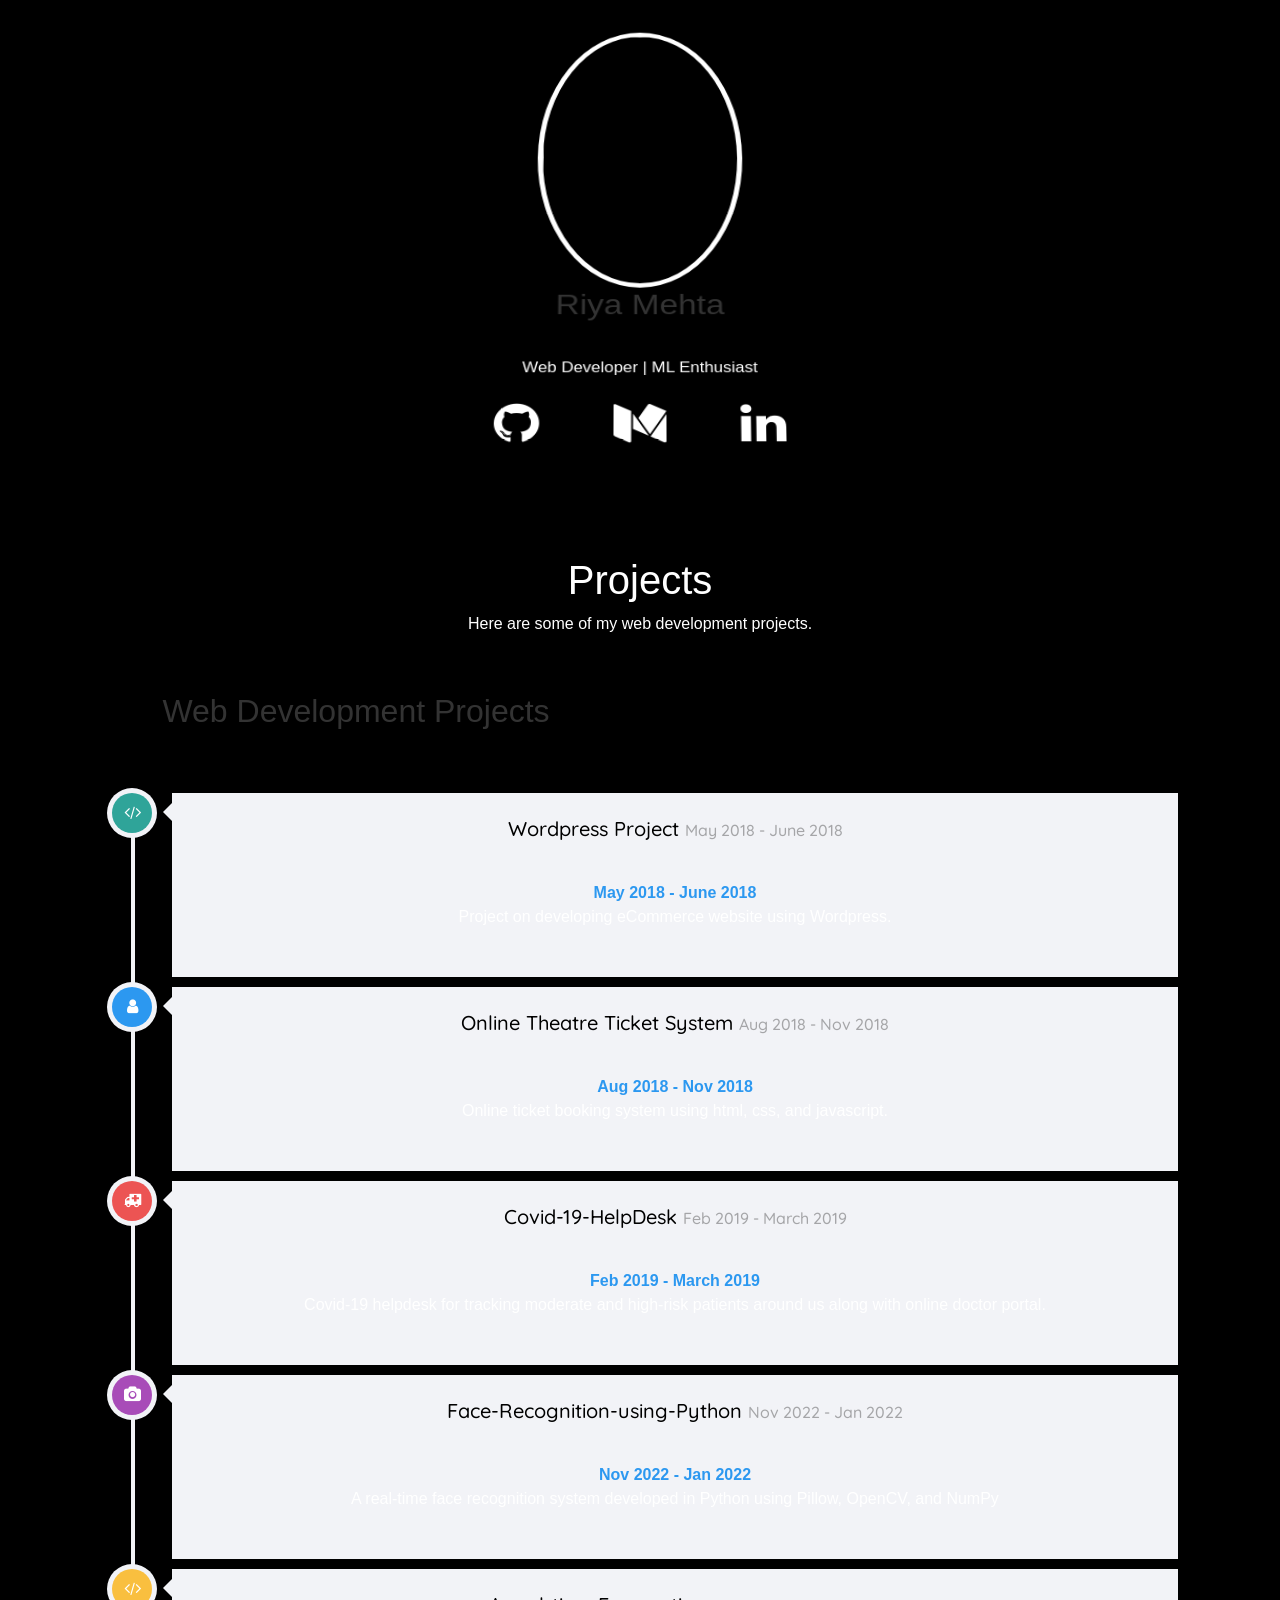
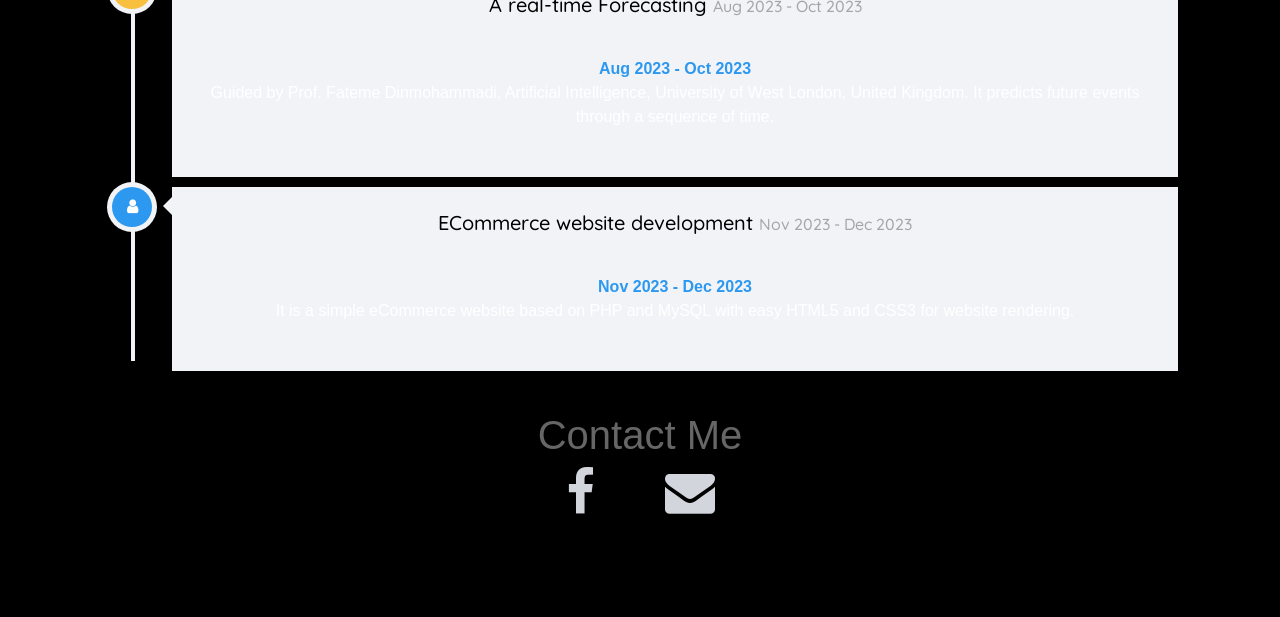
==== web_projects/index.html @ e5cff9e4 "Add files via upload" ====
<!DOCTYPE html>
<html>
<head>
    <meta charset="UTF-8">
    <title>Web Projects</title>
    <meta http-equiv="X-UA-Compatible" content="IE=edge">
    <link rel="shortcut icon" href="https://img.icons8.com/color/48/000000/star.png" type="image/x-icon" />
    <link rel='stylesheet' href='https://fonts.googleapis.com/css?family=Indie+Flower'>
    <link rel='stylesheet' href='https://maxcdn.bootstrapcdn.com/font-awesome/4.5.0/css/font-awesome.min.css'>
    <link href="https://fonts.googleapis.com/css?family=Quicksand:300,400,500,700" rel="stylesheet">
    <link href="https://fonts.googleapis.com/css?family=Playfair+Display:400,400i,700" rel="stylesheet">
    <link rel="stylesheet" href="https://stackpath.bootstrapcdn.com/bootstrap/4.4.1/css/bootstrap.min.css"
        integrity="sha384-Vkoo8x4CGsO3+Hhxv8T/Q5PaXtkKtu6ug5TOeNV6gBiFeWPGFN9MuhOf23Q9Ifjh"
        crossorigin="anonymous">
    <link rel="stylesheet" href="../css/web_projects.css">
    <link rel="stylesheet" href="../css/style.css">
    <link rel="stylesheet" href="../css/services.css">
    <link rel="stylesheet" href="../css/animate.css">
    <link rel="stylesheet" href="../css/flexslider.css">
</head>

<body>
    <div class="header">
        <div class="fixed-content">
            <img class="port" src="myphoto.jpeg">
            <h2>Riya Mehta</h2>
            <p style="color:#fff;">Web Developer | ML Enthusiast</p>
            <div class="icon-row">
                <a href="https://github.com/21-ri"><i class="fa fa-github"></i></a>
                <a href="https://www.youtube.com/channel/UCoXu9qyuPBVsBDLr-6SK8CA"><i class="fa fa-medium"></i></a>
                <a href="https://www.linkedin.com/in/riya-mehtap"><i class="fa fa-linkedin"></i></a>
            </div>
        </div>
    </div>
    <div class="second">
        <div class="fixed-content">
            <h1>Projects</h1>
            <p>Here are some of my web development projects.</p>
        </div>
    </div>
   <section class="colorlib-experience" data-section="experience">
        <div class="colorlib-narrow-content">
            <div class="row">
                <div class="col-md-6 col-md-offset-3 col-md-pull-3 animate-box" data-animate-effect="fadeInLeft">
                    <h2>Web Development Projects</h2>
                    <hr>
                </div>
            </div>
            <div class="container">
                <div class="row">
                    <div class="col-md-12">
                        <div class="timeline-centered">
                        
                            <script type="text/javascript">
                                var timeSpan = ["May 2018 - June 2018", "Aug 2018 - Nov 2018",
                                    "Feb 2019 - March 2019", "Nov 2022 - Jan 2022", "Aug 2023 - Oct 2023",
                                    "Nov 2023 - Dec 2023"
                                ];
                                var AT = ["Wordpress Project",
                                    "Online Theatre Ticket System",
                                    "Covid-19-HelpDesk",
                                    "Face-Recognition-using-Python",
                                    "A real-time Forecasting",
                                    "ECommerce website development"

                                ];

                                var descriptions = [
                                    "Project on developing eCommerce website using Wordpress.",
                                    "Online ticket booking system using html, css, and javascript.",
                                    "Covid-19 helpdesk for tracking moderate and high-risk patients around us along with online doctor portal.",
                                    "A real-time face recognition system developed in Python using Pillow, OpenCV, and NumPy",
                                    "Guided by Prof. Fateme Dinmohammadi, Artificial Intelligence, University of West London, United Kingdom. It predicts future events through a sequence of time.",
                                    "It is a simple eCommerce website based on PHP and MySQL with easy HTML5 and CSS3 for website rendering."
                                ];
                                var iclass = ["code", "user", "ambulance", "camera", "code", "user"];
                                var urls = ["https://github.com/21-ri/Spd-Sales--wordpress.git",
                                    "https://github.com/21-ri/OnlineTheatreTicketSystem.git",
                                    "https://github.com/21-ri/covid19.git",
                                    "https://github.com/21-ri/Face-Recognition-using-Python.git",
                                    "https://github.com/21-ri/Time-Series-Forecasting-.git"
                                ];
                                var color = [5, 1, 2, 4, 3];
                                for (let i = 0; i < AT.length; i++) {
                                    var dir = (i % 2 == 0) ? "Right" : "Left";
                                    document.write(
                                        '<article class="timeline-entry animate-box" data-animate-effect="fadeIn' +
                                        dir + '">\
                                <div class="timeline-entry-inner">\
                                    <div class="timeline-icon color-' + color[i] + '">\
                                        <i class="fa fa-' + iclass[i] + '"></i>\
                                    </div>\
                                    <div class="timeline-label">\
                                        <h2><a href="' + urls[i] + '">' + AT[i] + '</a> <span>' + timeSpan[i] + '</span></h2>\
                                        <p><strong><a href="' + urls[i] + '">' + timeSpan[i] + '</a></strong>\
                                            <br> ' + descriptions[i] + '</p>\
                                        <p></p>\
                                    </div>\
                                </div>\
                            </article>');
                                }
                            </script>
                        </div>
                    </div>
                </div>
            </div>
        </div>
    </section>
   
    <script src="https://code.jquery.com/jquery-3.4.1.slim.min.js"
        integrity="sha384-J6qa4849blE2+poT4WnyKhv5vZF5SrPo0iEjwBvKU7imGFAV0wwj1yYfoRSJoZ+n"
        crossorigin="anonymous">
    </script>
    <script src="https://cdn.jsdelivr.net/npm/popper.js@1.16.0/dist/umd/popper.min.js"
            integrity="sha384-Q6E9RHvbIyZFJoft+2mJbHaEWldlvI9IOYy5n3zV9zzTtmI3UksdQRVvoxMfooAo" crossorigin="anonymous">
        </script>
        <script src="https://stackpath.bootstrapcdn.com/bootstrap/4.4.1/js/bootstrap.min.js"
            integrity="sha384-wfSDF2E50Y2D1uUdj0O3uMBJnjuUD4Ih7YwaYd1iqfktj0Uod8GCExl3Og8ifwB6" crossorigin="anonymous">
        </script>
        <script src='https://cdnjs.cloudflare.com/ajax/libs/jquery/2.1.3/jquery.min.js'></script>
        <script src='https://maxcdn.bootstrapcdn.com/bootstrap/4.3.1/js/bootstrap.min.js'></script>
        <script src="https://code.jquery.com/jquery-3.3.1.slim.min.js"
            integrity="sha384-q8i/X+965DzO0rT7abK41JStQIAqVgRVzpbzo5smXKp4YfRvH+8abtTE1Pi6jizo" crossorigin="anonymous">
        </script>
        <script src="https://cdnjs.cloudflare.com/ajax/libs/popper.js/1.14.7/umd/popper.min.js"
            integrity="sha384-UO2eT0CpHqdSJQ6hJty5KVphtPhzWj9WO1clHTMGa3JDZwrnQq4sF86dIHNDz0W1" crossorigin="anonymous">
        </script>
        <script src="../js/jquery.easing.1.3.js"></script>
        <script src="../js/jquery.waypoints.min.js"></script>
        <script src="../js/jquery.flexslider-min.js"></script>
        <script src="../js/owl.carousel.min.js"></script>
        <script src="../js/jquery.countTo.js"></script>
        <script src="../js/services.js"></script>
        <script src="../js/modernizr-2.6.2.min.js"></script>
        <script src="../js/script.js"></script>
        <div class="footer">
            <div class="second">
                <div class="fixed-content">
                    <h1>Contact Me</h1>
                </div>
            </div>
            <div class="fixed-content">
                <div class="icon-row blue">
                    <a href="https://www.facebook.com/riy.mehta.5"><i class="fa fa-facebook"></i></a>
                    <a href="mailto:riyamehta2095.rm@gmail.com"><i class="fa fa-envelope"></i></a>     
     
                </div>
                <p></p>
                <i class="fa fa-chevron-up black" style="color:#000;"
                    onclick="window.scroll({  top: 0,  left: 0,  behavior: 'smooth'});"></i>
            </div>
        </div>
</body>
</html>
---- css/web_projects.css ----
body {
  margin: 0;
  padding: 0;
  font-family: 'Montserrat';
  overflow-x: hidden;
}
a {
 -webkit-transition: .25s all;
 transition: .25s all;
}
.card {
  padding-left:auto;
  padding-right:auto;
  margin-top:15px;
 box-shadow: 0 2px 5px 0 rgba(0, 0, 0, 0.16), 0 2px 10px 0 rgba(0, 0, 0, 0.12);
 -webkit-transition: .25s box-shadow;
 transition: .25s box-shadow;
}
.card:focus, .card:hover {
 box-shadow: 0 5px 11px 0 rgba(0, 0, 0, 0.18), 0 4px 15px 0 rgba(0, 0, 0, 0.15);
}
.card-inverse .card-img-overlay {
 background-color: rgba(51, 51, 51, 0.85);
 border-color: rgba(51, 51, 51, 0.85);
}

.card-img-top{
  margin-top:10px;
}
.col-xs-12{
  text-align:center;
  margin-left:auto;
  margin-right:auto;
}
.row{
  margin-left:auto;
  margin-right:auto;
}
.frame { 
	width: 800px;
	height: 600px;
	border: 0;
	-ms-transform: scale(0.25);
	-moz-transform: scale(0.25);
	-o-transform: scale(0.25);
	-webkit-transform: scale(0.25);
	transform: scale(0.25);
	
	-ms-transform-origin: 0 0;
	-moz-transform-origin: 0 0;
	-o-transform-origin: 0 0;
	-webkit-transform-origin: 0 0;
	transform-origin: 0 0;
	margin-bottom:-450px;
	background-color: #ddd;
}
@media screen and (-webkit-min-device-pixel-ratio:0) {
 .frame  { zoom: 1;  }
}
---- css/style.css ----
/* General Styles */
body 
{
  margin: 0;
  font-family: Arial, sans-serif;
  perspective: 3000px; /* Enables 3D perspective */
  background: #000; /* Dark background */
  color: #fff;
  text-align: center;
}


/* Header Section */
.header {
  text-align: center;
  padding: 40px;
  transform: rotateX(20deg); /* Tilts header in 3D */
  transform-origin: top;
}

.port {
  border-radius: 50%; /* Retains a rounded look */
  width: 200px;
  height: 300px; /* Taller height for oval shape */
  border: 5px solid #fff;
  animation: rotateY 5s infinite linear; /* Add 3D rotation animation */
}
.icon-row 
{
  display: flex;
  justify-content: center;
  gap: 70px;
  text-align: center;
}

.icon-row i {
  text-align: center;
  font-size: 50px;
  color: #fff;;
  cursor: pointer;
  animation: float 4s infinite ease-in-out; /* Floating animation */
}
/* Summary Section */

.content p {
  text-align: left;            /* Align text to the left for better readability */
  margin: 20px 0;              /* Add spacing above and below the paragraph */
  line-height: 2;              /* Increase line spacing for clarity */
  font-size: 18px;             /* Slightly larger font size for better visibility */
  letter-spacing: 0.5px;       /* Add slight spacing between letters */
  word-spacing: 2px;           /* Add slight spacing between words */
  color: #e0e0e0;              /* Softer text color for easier reading */
  font-family: 'Arial', sans-serif; /* Use a clean and professional font */
}




/* Container for Skills and Book a Call Section */
.skills-call-container {
  display: flex;                /* Use Flexbox to arrange items in a row */
  justify-content: space-between; /* Add space between Skills and Book a Call */
  align-items: flex-start;      /* Align the top edges of both sections */
  flex-wrap: wrap;              /* Wrap content on smaller screens */
  gap: 20px;                    /* Add spacing between the two sections */
  margin: 50px 0;               /* Add vertical margin */
}

/* Skills Section */
#skills-section {
  flex: 1;                      /* Flex item to take equal space */
  background-color: #222;       /* Background color for the Skills section */
  padding: 20px;                /* Inner padding */
  border-radius: 10px;          /* Rounded corners */
  box-shadow: 0 4px 6px rgba(0, 0, 0, 0.1); /* Subtle shadow */
  color: #fff;                  /* Text color */
  max-width: 48%;               /* Set max width for better alignment */
  text-align: center;           /* Center-align text */
}

#skills-section h2 {
  font-size: 28px;
  margin-bottom: 15px;
}

.skills-list {
  list-style-type: none;         /* Remove bullets */
  padding: 0;
}

.skills-list li {
  font-size: 18px;
  margin: 10px 0;
  color: #ddd;
}

/* Book a Call Section */
#book-call-section {
  flex: 1;                      /* Flex item to take equal space */
  background-color: #222;       /* Background color for the Book a Call section */
  padding: 20px;                /* Inner padding */
  border-radius: 10px;          /* Rounded corners */
  box-shadow: 0 4px 6px rgba(0, 0, 0, 0.1); /* Subtle shadow */
  color: #fff;                  /* Text color */
  max-width: 48%;               /* Set max width for better alignment */
}

#book-call-section h2 {
  font-size: 28px;
  margin-bottom: 15px;
  text-align: center;
}

#book-call-section p {
  text-align: center;
  font-size: 16px;
  color: #bbb;
  margin-bottom: 20px;
}

.book-call-form {
  display: flex;
  flex-direction: column;
  align-items: center;
  gap: 16px;
}

.book-call-form input,
.book-call-form button {
  width: 50%;  
  padding : 10px;                 /* Input and button width */
  font-size: 16px;
  border-radius: 5px;
  border: none;
}

.book-call-form button {
  gap : 30px;
  background-color: #007bff;
  color: #fff;
  cursor: pointer;
  transition: background-color 0.3s ease;
}

.book-call-form button:hover {
  background-color: #0056b3;
}

/* Work Experience */
#work-experience {
  margin: 50px 0;
  text-align: center;
}

.experience-block {
  background-color: #222;
  padding: 20px;
  margin: 20px auto;
  border-radius: 10px;
  box-shadow: 0 4px 6px rgba(0, 0, 0, 0.1);
  text-align: left;
  color: #fff;
  max-width: 80%;
}

.experience-block h3 {
  font-size: 20px;
  color: #007bff;
  margin-bottom: 10px;
}

.experience-block h4 {
  font-size: 16px;
  color: #ccc;
  margin-bottom: 10px;
}

.experience-block ul {
  list-style-type: disc;
  margin-left: 20px;
  color: #fff;
}

.experience-block ul li {
  margin: 10px 0;
}
/* Projects Section */
.content {
  padding: 20px;
}

h2 {
  text-align: center;
  margin-bottom: 40px;
  color: #333;
}

.projects-container {
  display: flex;                  /* Arrange project cards in a row */
  flex-wrap: nowrap;              /* Prevent wrapping of cards */
  gap: 20px;                      /* Add spacing between cards */
  justify-content: center;        /* Center the cards horizontally */
}

.project-card {
  width: 250px;                   /* Set a fixed width for cards */
  height: 300px;                  /* Set a fixed height for cards */
  background-color: #fff;         /* Card background color */
  border: 1px solid #cdcaca;         /* Light border around cards */
  border-radius: 8px;             /* Slightly rounded corners */
  box-shadow: 0 4px 6px rgba(0, 0, 0, 0.1); /* Subtle shadow */
  overflow: hidden;               /* Hide overflowing content */
  display: flex;                  /* Flex container for inner alignment */
  flex-direction: column;         /* Align elements vertically */
  justify-content: space-between; /* Space content vertically */
  padding: 10px;                  /* Add padding inside the card */
  text-align: center;
  box-sizing: border-box;
  text-decoration: none;
}

.project-front {
  font-size: 18px;
  font-weight: bold;
  color: #020000;
  margin-bottom: 10px;
}

.project-back {
  font-size: 15px;
  color: #040000;
}

.project-back p {
  margin: 0;
}

#portfolio h2,
#contact h2 {
  font-size: 40px;
  margin: 0 0 15px 0;
}
.panel {
  font-family: 'Indie Flower', cursive;
  width:100%;
}
.footer {
  color: #666;
}
.footer .blue i {
  color: #d2d6dc;
}
.footer .blue i:hover {
  background: #3c7fc6;
  color: #d2d6dc;
}
.footer .fa-chevron-up {
  cursor: pointer;
  font-size: 34px;
  margin: 40px 0 0 0;
  position: relative;
  top: 0px;
}
.footer .fa-chevron-up:hover {
  -webkit-animation: up 1s infinite;
  /* Chrome, Safari, Opera */
  animation: up 1s infinite;
}
/* Chatbot Section */
#chatbot-container {
  position: fixed;
  bottom: 20px;
  right: 20px;
  width: 300px;
  border-radius: 10px;
  overflow: hidden;
  box-shadow: 0 4px 8px rgba(0, 0, 0, 0.2);
  background-color: #fff;
  display: none; /* Initially hidden */
  flex-direction: column;
  font-family: Arial, sans-serif;
}

#chatbot-header {
  background-color: #007bff;
  color: white;
  padding: 10px;
  display: flex;
  justify-content: space-between;
  align-items: center;
}

#chatbot-header h3 {
  margin: 0;
  font-size: 16px;
}

#chatbot-header #close-chatbot {
  background: none;
  border: none;
  color: white;
  font-size: 16px;
  cursor: pointer;
}

#chatbot-messages {
  padding: 10px;
  height: 200px;
  overflow-y: auto;
  background-color: #f1f1f1;
}

#chatbot-input {
  display: flex;
  border-top: 1px solid #ddd;
}

#chatbot-input input {
  flex: 1;
  padding: 10px;
  border: none;
  border-right: 1px solid #ddd;
}

#chatbot-input button {
  background-color: #007bff;
  color: white;
  border: none;
  padding: 10px 20px;
  cursor: pointer;
}

#chatbot-input button:hover {
  background-color: #0056b3;
}

/* Animations */
@keyframes rotateY {
  from {
      transform: rotateY(0);
  }
  to {
      transform: rotateY(360deg);
  }
}

@keyframes float {
  0%, 100% {
      transform: translateY(0);
  }
  50% {
      transform: translateY(-10px);
  }
}
---- css/services.css ----
p {
  margin-bottom: 1.5em;
  font-family: 'Montserrat', sans-serif;
}
a {
  color: #2c98f0;
  -webkit-transition: 0.5s;
  -o-transition: 0.5s;
  transition: 0.5s; }
  a:hover, a:active, a:focus {
    color: #2c98f0;
    outline: none;
    text-decoration: none !important; }
figure {
  margin-bottom: 2.5em;
  float: left;
  width: 100%; }
  figure figcaption {
    font-size: 16px;
    width: 80%;
    margin: 20px auto 0px auto;
    color: #b3b3b3;
    font-style: italic;
    font-family: "Quicksand", Arial, sans-serif; }
    @media screen and (max-width: 480px) {
      figure figcaption {
        width: 100%; } }

::-webkit-selection {
  color: #fff;
  background: #2c98f0; }

::-moz-selection {
  color: #fff;
  background: #2c98f0; }

::selection {
  color: #fff;
  background: #2c98f0; }

#colorlib-page {
  width: 100%;
  overflow: hidden;
  position: relative; }

#colorlib-aside {
  padding-top: 3em;
  padding-bottom: 1px;
  float:left;
  width: 300px;
  position: fixed;
  z-index: 1001;
    background-color: #f2f3f7;
  -webkit-transition: 0.5s;
  -o-transition: 0.5s;
  transition: 0.5s; }
  @media screen and (max-width: 768px) {
    #colorlib-aside {
      width: 300px;
      -moz-transform: translateX(-300px);
      -webkit-transform: translateX(-300px);
      -ms-transform: translateX(-300px);
      -o-transform: translateX(-300px);
      transform: translateX(-300px);
      padding-top: 4em;
	  background-color: #f2f3f7;
        height: auto;
      } }
  #colorlib-aside .author-img {
    width: 150px;
    height: 150px;
    margin: 0 auto;
    margin-bottom: 30px;
    -webkit-border-radius: 50%;
    -moz-border-radius: 50%;
    -ms-border-radius: 50%;
    border-radius: 50%;
    border: 3px solid white;}
#colorlib-aside h1{
    color: #000;
  font-family: 'Raleway', sans-serif;
}
  #colorlib-aside .position {
    display: block;
    margin-bottom: 2em;
    font-size: 12px;
    text-transform: uppercase; }
  #colorlib-aside #colorlib-logo {
    text-align: right;
    font-weight: 700;
    font-size: 30px;
    margin-bottom: .5em;
    display: block;
    width: 100%; }
    #colorlib-aside #colorlib-logo a {
      display: block;
      text-align: center;
      color: #000;
      padding-right: .3em;}
  #colorlib-aside #colorlib-main-menu {
    display: block;
    width: 100%; }
    #colorlib-aside #colorlib-main-menu .collapse {
      display: block !important; }
    #colorlib-aside #colorlib-main-menu ul {
      text-align: center;
      margin: 0;
      padding: 0; }
      @media screen and (max-width: 768px) {
        #colorlib-aside #colorlib-main-menu ul {
          margin: 0 0 2em 0; } }
      #colorlib-aside #colorlib-main-menu ul li {
        margin: 0 0 10px 0;
        padding: 0;
        list-style: none;
        font-size: 12px;
        font-weight: 500;
        text-transform: uppercase;
        letter-spacing: 1px; }
        #colorlib-aside #colorlib-main-menu ul li a {
          color: rgba(0, 0, 0, 0.7);
          text-decoration: none;
          position: relative;
          padding: 10px 0;
          font-family: "Quicksand", Arial, sans-serif;
          -webkit-transition: 0.3s;
          -o-transition: 0.3s;
          transition: 0.3s; }
          #colorlib-aside #colorlib-main-menu ul li a:after {
            content: "";
            position: absolute;
            height: 1px;
            bottom: 7px;
            left: 0;
            right: 0;
            background-color: #2c98f0;
            visibility: hidden;
            -webkit-transform: scaleX(0);
            -moz-transform: scaleX(0);
            -ms-transform: scaleX(0);
            -o-transform: scaleX(0);
            transform: scaleX(0);
            -webkit-transition: all 0.3s cubic-bezier(0.175, 0.885, 0.32, 1.275);
            -moz-transition: all 0.3s cubic-bezier(0.175, 0.885, 0.32, 1.275);
            -ms-transition: all 0.3s cubic-bezier(0.175, 0.885, 0.32, 1.275);
            -o-transition: all 0.3s cubic-bezier(0.175, 0.885, 0.32, 1.275);
            transition: all 0.3s cubic-bezier(0.175, 0.885, 0.32, 1.275); }
          #colorlib-aside #colorlib-main-menu ul li a:hover {
            text-decoration: none;
            color: black; }
            #colorlib-aside #colorlib-main-menu ul li a:hover:after {
              visibility: visible;
              -webkit-transform: scaleX(1);
              -moz-transform: scaleX(1);
              -ms-transform: scaleX(1);
              -o-transform: scaleX(1);
              transform: scaleX(1); }
        #colorlib-aside #colorlib-main-menu ul li.active a {
          color: #2c98f0; }
          #colorlib-aside #colorlib-main-menu ul li.active a:after {
            visibility: visible;
            -webkit-transform: scaleX(1);
            -moz-transform: scaleX(1);
            -ms-transform: scaleX(1);
            -o-transform: scaleX(1);
            transform: scaleX(1); }
  #colorlib-aside .colorlib-footer {
    font-size: 20px;
    text-align: center;
    font-weight: 400;
    color: rgba(0, 0, 0, 0.5);
    padding: 0 20px;
    width: 100%;}
    @media screen and (max-width: 768px) {
      #colorlib-aside .colorlib-footer {
        position: fixed;
        height: auto;} }
    #colorlib-aside .colorlib-footer span {
      display: block;}
    #colorlib-aside .colorlib-footer ul {
      padding: 0 20px;
      margin: 0 0 10px 0; }
      #colorlib-aside .colorlib-footer ul li {
        padding: 0 20px;
        margin: 0 0 10px 0;
        display: inline;
        list-style: none; }
#colorlib-aside .colorlib-footer h3 {
    font-family:inherit;
          padding: 4px; }
#colorlib-aside .colorlib-footer h3 a
{
    color: #FF722C;
    font-size: 18px;
}
#rcorners2 {
    border-radius: 15px;
  background: black;
  padding: 20px;
  width: 50%;
  height: 40px;
}
        #colorlib-aside .colorlib-footer ul li a {
          color: rgba(255, 255, 255, 0.3);
          padding: 4px; }
          #colorlib-aside .colorlib-footer ul li a:hover, #colorlib-aside .colorlib-footer ul li a:active, #colorlib-aside .colorlib-footer ul li a:focus {
            text-decoration: none;
            outline: none;
            color: black; }

.container-wrap {
  max-width: 1170px;
  margin: 0 auto; }

#colorlib-main {
  width: calc(100% - 300px);
  float: right;
  -webkit-transition: 0.5s;
  -o-transition: 0.5s;
  transition: 0.5s; }
  @media screen and (max-width: 768px) {
    #colorlib-main {
      width: 100%;
      padding: 0 1em; } }

#colorlib-hero {
  min-height: 500px;
  background: #fff url(../images/loader.gif) no-repeat center center;
  width: 100%;
  float: left;
  margin-bottom: 10em;
  clear: both; }
  #colorlib-hero .flexslider {
    border: none;
    z-index: 1;
    margin-bottom: 0; }
    #colorlib-hero .flexslider .slides {
      position: relative;
      overflow: visible; }
      #colorlib-hero .flexslider .slides li {
        background-repeat: no-repeat;
        background-size: cover;
        background-position: bottom center;
        min-height: 400px;
        position: relative; }
    #colorlib-hero .flexslider .flex-control-nav {
      bottom: 20px;
      z-index: 1000;
      left: 20px;
      float: left;
      width: auto; }
      @media screen and (max-width: 768px) {
        #colorlib-hero .flexslider .flex-control-nav {
          right: 20px;
          top: 100px; } }
      #colorlib-hero .flexslider .flex-control-nav li {
        display: block;
        margin-bottom: 10px; }
        #colorlib-hero .flexslider .flex-control-nav li a {
          background: rgba(0, 0, 0, 0.5);
          -webkit-box-shadow: none;
          box-shadow: none;
          width: 12px;
          height: 12px;
          cursor: pointer; }
          #colorlib-hero .flexslider .flex-control-nav li a.flex-active {
            cursor: pointer;
            background: transparent;
            border: 2px solid #2c98f0; }
    #colorlib-hero .flexslider .flex-direction-nav {
      display: none; }
    #colorlib-hero .flexslider .slider-text {
      display: table;
      opacity: 0;
      min-height: 500px;
      z-index: 9; }
      #colorlib-hero .flexslider .slider-text > .slider-text-inner {
        display: table-cell;
        vertical-align: middle;
        min-height: 700px;
        padding: 2.5em;
        position: relative; }
        @media screen and (max-width: 768px) {
          #colorlib-hero .flexslider .slider-text > .slider-text-inner {
            text-align: center; } }
        #colorlib-hero .flexslider .slider-text > .slider-text-inner h1, #colorlib-hero .flexslider .slider-text > .slider-text-inner h2 {
          margin: 0;
          padding: 0;
          color: black;
          font-family: "Playfair Display", Georgia, serif; }
        #colorlib-hero .flexslider .slider-text > .slider-text-inner h1 {
          margin-bottom: 20px;
          font-size: 60px;
          line-height: 1.3;
          font-weight: 700; }
          @media screen and (max-width: 768px) {
            #colorlib-hero .flexslider .slider-text > .slider-text-inner h1 {
              font-size: 28px; } }
        #colorlib-hero .flexslider .slider-text > .slider-text-inner h2 {
          font-size: 10px;
          line-height: 1.5;
          margin-bottom: 30px;
          font-weight: 300;
          font-family: "Quicksand", Arial, sans-serif; }
          #colorlib-hero .flexslider .slider-text > .slider-text-inner h2 a {
            color: rgba(44, 152, 240, 0.8);
            border-bottom: 1px solid rgba(44, 152, 240, 0.7); }
        #colorlib-hero .flexslider .slider-text > .slider-text-inner .heading-section {
          font-size: 50px; }
          @media screen and (max-width: 768px) {
            #colorlib-hero .flexslider .slider-text > .slider-text-inner .heading-section {
              font-size: 30px; } }
        #colorlib-hero .flexslider .slider-text > .slider-text-inner s
.colorlib-lead {
          font-size: 20px;
          color: #fff; }
        #colorlib-hero .flexslider .slider-text > .slider-text-inner p {
          margin-bottom: 0; }
        #colorlib-hero .flexslider .slider-text > .slider-text-inner .btn {
          font-size: 12px;
          text-transform: uppercase;
          letter-spacing: 2px;
          color: #000;
          padding: 10px 15px !important;
          border: none;
          font-weight: 400; }
          #colorlib-hero .flexslider .slider-text > .slider-text-inner .btn.btn-learn {
            color: #000;
            border: 1px solid #000;
            background: transparent !important; }
            #colorlib-hero .flexslider .slider-text > .slider-text-inner .btn.btn-learn:hover {
              background: transparent !important;
              border: 1px solid #000 !important; }
          @media screen and (max-width: 768px) {
            #colorlib-hero .flexslider .slider-text > .slider-text-inner .btn {
              width: 100%; } }

body.offcanvas {
  overflow-x: hidden; }
  body.offcanvas #colorlib-aside {
    -moz-transform: translateX(0);
    -webkit-transform: translateX(0);
    -ms-transform: translateX(0);
    -o-transform: translateX(0);
    transform: translateX(0);
    width: 300px;
    background-color: #f2f3f7;
    z-index: 999;
    position: fixed; }
  body.offcanvas #colorlib-main, body.offcanvas .colorlib-nav-toggle {
    top: 0;
    -moz-transform: translateX(300px);
    -webkit-transform: translateX(300px);
    -ms-transform: translateX(300px);
    -o-transform: translateX(300px);
    transform: translateX(300px); }

.colorlib-narrow-content {
  padding: 0 4.5em; }
  @media screen and (max-width: 878px) {
    .colorlib-narrow-content {
        width: 100%;
      padding: 0 1em; } }

.no-gutters {
  margin: 0;
  padding: 0; }

.colorlib-experience,
.colorlib-skills,
.colorlib-carousel,
.colorlib-blog,
.colorlib-work,
.colorlib-about,
.colorlib-project,
.colorlib-installation,
.colorlib-services,
.colorlib-footer,
.colorlib-contact{
  padding-top: 2em;
  padding-bottom: 0em;
  clear: both;
  width: 100%;
  display: block; }
  @media screen and (max-width: 768px) {
    .colorlib-experience,
    .colorlib-skills,
    .colorlib-carousel,
    .colorlib-blog,
    .colorlib-work,
    .colorlib-about,
    .colorlib-project,
    .colorlib-installation,
    .colorlib-services,
      .colorlib-contact{
      padding-top: 2em;
      padding-bottom: 0em; } }


#colorlib-footer2 {
    background: black;
    width: 100%;
    padding-bottom: 3em;
    padding-top: 2em;
    padding-right: 2em;

}
#colorlib-footer2 .h2{
    color: red;
    text-align: center;
}

.author-img {
  background-size: cover;
  background-position: center center;
  background-repeat: no-repeat;
  position: relative; }

.colorlib-heading {
  font-size: 18px;
  margin-bottom: 2em;
  font-weight: 700;
  text-transform: uppercase;
  letter-spacing: 5px;
  line-height: 1.8;
  position: relative; }
  .colorlib-heading span {
    display: block; }
  @media screen and (max-width: 768px) {
    .colorlib-heading {
      margin-bottom: 2em; } }

.heading-meta {
  margin-bottom: 15px;
  display: block;
  font-size: 10px;
  text-transform: uppercase;
  color: #999999;
  font-weight: 500;
  letter-spacing: 5px; }

.about-img, .project-img {
  width: 100%;
  height: 600px;
  margin-bottom: 10px;
margin-left: 10px;}

.about-desc h3, .project-desc h3 {
  font-size: 18px;
  text-transform: uppercase;
  letter-spacing: 5px;
  font-weight: 500; }

.hire {
  padding: 2em;
  background: #f9bf3f; }
  .hire h2 {
    line-height: 1.5; }
  .hire .btn-hire {
    color: #000;
    text-transform: uppercase;
    letter-spacing: 1px;
    bordeR: 1px solid #000;
    padding: 2px 10px; }

.fancy-collapse-panel .panel-default > .panel-heading {
  padding: 0; }

<!-----projectcss------------>
#projects {
  padding: 50px 15px;
  border-bottom: 1px solid #dcd9d9;
  text-align: center
}

#projects h2 {
  color: #374054;
  margin-bottom: 50px
}

.project {
  position: relative;
  max-width: 900px;
  margin: 0 auto 30px auto;
  overflow: hidden;
  background: #fff;
  border-radius: 4px
}

.project-image {
  float: left
}

.project-info {
  position: absolute;
  top: 50%;
  transform: translateY(-50%);
  margin-left: 300px;
  padding: 15px
}

.project-info h3 {
  font-size: 1.5em;
  font-weight: 300;
  color: #374054;
  margin: 0 0 15px 0
}

.project-info p {
  color: #74808a;
  margin: 0 0 15px 0;
  font-size: 0.9em
}

.no-image .project-info {
  position: relative;
  margin: 0;
  padding: 30px 15px;
  transform: none
}

#more-projects {
  display: none
}


.panel-heading a {
  padding: 20px 25px;
  display: block;
  width: 100%;
  font-weight: 500;
  font-size: 14px;
  letter-spacing: 1px;
  text-transform: uppercase;
  font-family: "Quicksand", Arial, sans-serif;
  background-color: #2c98f0;
  color: #fff;
  position: relative;
  -webkit-box-shadow: none !important;
  -moz-box-shadow: none !important;
  -ms-box-shadow: none !important;
  -o-box-shadow: none !important;
  box-shadow: none !important; }

.panel {
  -webkit-box-shadow: none !important;
  -moz-box-shadow: none !important;
  -ms-box-shadow: none !important;
  -o-box-shadow: none !important;
  box-shadow: none !important;
  border: none; }

.panel-heading a:after {
  font-family: "icomoon";
  content: "\e115";
  position: absolute;
  right: 20px;
  font-size: 14px;
  font-weight: 400;
  top: 50%;
  line-height: 1;
  margin-top: -7px; }

.panel-heading a.collapsed:after {
  content: "\e114"; }

.panel-heading a.collapsed {
  background: #f2f3f7;
  border: 1px solid #e6e6e6 !important;
  color: #333333; }

.panel-body {
  padding: 1.5em;
  margin-top: 5px;
  border: 1px solid #e6e6e6 !important; }

.timeline-centered {
  position: relative;
  margin-bottom: 30px; }

.timeline-centered:before, .timeline-centered:after {
  content: " ";
  display: table; }

.timeline-centered:after {
  clear: both; }

.timeline-centered:before, .timeline-centered:after {
  content: " ";
  display: table; }

.timeline-centered:after {
  clear: both; }

.timeline-centered:before {
  content: '';
  position: absolute;
  display: block;
  width: 4px;
  background: #f2f3f7;
  top: 20px;
  bottom: 20px;
  margin-left: 29px; }

.timeline-centered .timeline-entry {
  position: relative;
  margin-top: 5px;
  margin-left: 30px;
  margin-bottom: 10px;
  clear: both; }

.timeline-centered .timeline-entry .timeline-entry-inner {
  position: relative;
  margin-left: -20px; }

.timeline-centered .timeline-entry .timeline-entry-inner .timeline-icon {
  display: block;
  width: 40px;
  height: 40px;
  background: #2c98f0;
  -webkit-border-radius: 50%;
  -moz-border-radius: 50%;
  -ms-border-radius: 50%;
  border-radius: 50%;
  text-align: center;
  -moz-box-shadow: 0 0 0 5px #f2f3f7;
  -webkit-box-shadow: 0 0 0 5px #f2f3f7;
  box-shadow: 0 0 0 5px #f2f3f7;
  line-height: 40px;
  float: left; }
  .timeline-centered .timeline-entry .timeline-entry-inner .timeline-icon i {
    color: #fff; }
  .timeline-centered .timeline-entry .timeline-entry-inner .timeline-icon.color-2 {
    background: #ec5453; }
  .timeline-centered .timeline-entry .timeline-entry-inner .timeline-icon.color-3 {
    background: #f9bf3f; }
  .timeline-centered .timeline-entry .timeline-entry-inner .timeline-icon.color-4 {
    background: #a84cb8; }
  .timeline-centered .timeline-entry .timeline-entry-inner .timeline-icon.color-5 {
    background: #2fa499; }
  .timeline-centered .timeline-entry .timeline-entry-inner .timeline-icon.color-none {
    background: #fff;
    width: 20px;
    height: 20px;
    margin-left: 10px; }

.timeline-centered .timeline-entry .timeline-entry-inner .timeline-label {
  position: relative;
  background: #f2f3f7;
  padding: 1.5em;
  margin-left: 60px;
  -webkit-background-clip: padding-box;
  -moz-background-clip: padding;
  background-clip: padding-box; }

.timeline-centered .timeline-entry .timeline-entry-inner .timeline-label:after {
  content: '';
  display: block;
  position: absolute;
  width: 0;
  height: 0;
  border-style: solid;
  border-width: 9px 9px 9px 0;
  border-color: transparent #f2f3f7 transparent transparent;
  left: 0;
  top: 10px;
  margin-left: -9px; }

.timeline-centered .timeline-entry .timeline-entry-inner .timeline-label p + p {
  margin-top: 15px; }

.timeline-centered .timeline-entry .timeline-entry-inner .timeline-label h2 {
  font-size: 20px;
  font-family: "Quicksand", Arial, sans-serif;
  font-weight: 500; }

.timeline-centered .timeline-entry .timeline-entry-inner .timeline-label h2 a {
  color: #000; }

.timeline-centered .timeline-entry .timeline-entry-inner .timeline-label h2 span {
  -webkit-opacity: .4;
  -moz-opacity: .4;
  opacity: .4;
  -ms-filter: alpha(opacity=40);
  filter: alpha(opacity=40);
  font-size: 16px; }

.services {
  margin-bottom: 30px;
  padding: 1.5em;
  -webkit-box-shadow: 0px 0px 56px -8px rgba(0, 0, 0, 0.17);
  -moz-box-shadow: 0px 0px 56px -8px rgba(0, 0, 0, 0.17);
  -ms-box-shadow: 0px 0px 56px -8px rgba(0, 0, 0, 0.17);
  -o-box-shadow: 0px 0px 56px -8px rgba(0, 0, 0, 0.17);
  box-shadow: 0px 0px 56px -8px rgba(0, 0, 0, 0.17);
  border-bottom: 2px solid #2c98f0; }
  .services .icon2 {
    display: block;
    margin-bottom: 20px; }
    .services .icon2 i {
      font-size: 30px;
      color: #2c98f0; }
  .services h3 {
    font-family: "Quicksand", Arial, sans-serif;
    font-size: 16px;
    font-weight: 500; }
  .services p {
      font-family: "Quicksand", Arial, sans-serif;
      color: #444;
      font-size: 12px;
      font-weight: 100; }
  .services.color-2 {
    border-bottom: 2px solid #ec5453; }
    .services.color-2 .icon2 i {
      color: #ec5453; }
  .services.color-3 {
    border-bottom: 2px solid #f9bf3f; }
    .services.color-3 .icon2 i {
      color: #f9bf3f; }
  .services.color-4 {
    border-bottom: 2px solid #a84cb8; }
    .services.color-4 .icon2 i {
      color: #a84cb8; }
  .services.color-5 {
    border-bottom: 2px solid #2fa499; }
  .services.color-6 {
    border-bottom: 2px solid #4054b2; }

.services {
  margin-bottom: 10px;
  position: relative;
  z-index: 0; }
  @media screen and (max-width: 768px) {
    .services {
      margin-bottom: 4em; } }
  .services .icon {
    position: absolute;
    top: -20px;
    left: 0;
    right: 0;
    width: 100px;
    height: 50px;
    display: table;
    margin: 0 auto;
    background: #2c98f0; }
    .services .icon:before, .services .icon:after {
      position: absolute;
      left: 0;
      right: 0;
      content: ''; }
    .services .icon:before {
      top: -30px;
      width: 0;
      height: 0;
      border-style: solid;
      border-width: 0 50px 30px 50px;
      border-color: transparent transparent #2c98f0 transparent; }
    .services .icon:after {
      bottom: -30px;
      width: 0;
      height: 0;
      border-style: solid;
      border-width: 30px 50px 0 50px;
      border-color: #2c98f0 transparent transparent transparent; }
    .services .icon i {
      font-size: 30px;
      color: #fff;
      z-index: 1;
      display: table-cell;
      vertical-align: middle; }
  .services .desc {
    margin-top: 60px; }
    .services .desc h3 {
      font-size: 16px;
      font-weight: 700;
      text-transform: uppercase; }
  .services.color-2 .icon {
    background: #ec5453; }
    .services.color-2 .icon:before {
      border-color: transparent transparent #ec5453 transparent; }
    .services.color-2 .icon:after {
      border-color: #ec5453 transparent transparent transparent; }
  .services.color-3 .icon {
    background: #f9bf3f; }
    .services.color-3 .icon:before {
      border-color: transparent transparent #f9bf3f transparent; }
    .services.color-3 .icon:after {
      border-color: #f9bf3f transparent transparent transparent; }
  .services.color-4 .icon {
    background: #a84cb8; }
    .services.color-4 .icon:before {
      border-color: transparent transparent #a84cb8 transparent; }
    .services.color-4 .icon:after {
      border-color: #a84cb8 transparent transparent transparent; }
  .services.color-5 .icon {
    background: #2fa499; }
    .services.color-5 .icon:before {
      border-color: transparent transparent #2fa499 transparent; }
    .services.color-5 .icon:after {
      border-color: #2fa499 transparent transparent transparent; }
  .services.color-6 .icon {
    background: #4054b2; }
    .services.color-6 .icon:before {
      border-color: transparent transparent #4054b2 transparent; }
    .services.color-6 .icon:after {
      border-color: #4054b2 transparent transparent transparent; }

.progress-wrap h3 {
  font-size: 16px;
  font-family: "Quicksand", Arial, sans-serif;
  margin-bottom: 10px; }

.progress {
  height: 6px;
  -webkit-box-shadow: none;
  box-shadow: none;
  background: #f2f3f7;
  overflow: visible; }

.progress-bar {
  background: #2c98f0;
  -webkit-box-shadow: none;
  box-shadow: none;
  font-size: 12px;
  line-height: 1.2;
  color: #000;
  font-weight: 600;
  text-align: right;
  position: relative;
  overflow: visible;
  -webkit-border-radius: 8px;
  -moz-border-radius: 8px;
  -ms-border-radius: 8px;
  border-radius: 8px; }
  .progress-bar:after {
    position: absolute;
    top: -2px;
    right: 0;
    width: 10px;
    height: 10px;
    content: '';
    background: #2c98f0;
    -webkit-border-radius: 50%;
    -moz-border-radius: 50%;
    -ms-border-radius: 50%;
    border-radius: 50%; }
  .progress-bar span {
    position: absolute;
    top: -22px;
    right: -32px; }
  .progress-bar.color-1 {
    background: #2c98f0; }
    .progress-bar.color-1:after {
      background: #2c98f0; }
    .progress-bar.color-1 span {
      color: #2c98f0; }
  .progress-bar.color-2 {
    background: #ec5453; }
    .progress-bar.color-2:after {
      background: #ec5453; }
    .progress-bar.color-2 span {
      color: #ec5453;
padding-top: 2px;}


  .progress-bar.color-3 {
    background: #f9bf3f; }
    .progress-bar.color-3:after {
      background: #f9bf3f; }
    .progress-bar.color-3 span {
      color: #f9bf3f; }
  .progress-bar.color-4 {
    background: #a84cb8; }
    .progress-bar.color-4:after {
      background: #a84cb8; }
    .progress-bar.color-4 span {
      color: #a84cb8; }
  .progress-bar.color-5 {
    background: #2fa499; }
    .progress-bar.color-5:after {
      background: #2fa499; }
    .progress-bar.color-5 span {
      color: #2fa499; }
  .progress-bar.color-6 {
    background: #4054b2; }
    .progress-bar.color-6:after {
      background: #4054b2; }
    .progress-bar.color-6 span {
      color: #4054b2; }
.progress-bar.color-7 {
    background: #ec5453; }
    .progress-bar.color-7:after {
      background: #ec5453; }
    .progress-bar.color-7 span {
      color: #ec5453; }
  .progress-bar.color-8 {
    background: #f9bf3f; }
    .progress-bar.color-8:after {
      background: #f9bf3f; }
    .progress-bar.color-8 span {
      color: #f9bf3f; }
  .progress-bar.color-9 {
    background: #a84cb8; }
    .progress-bar.color-9:after {
      background: #a84cb8; }
    .progress-bar.color-9 span {
      color: #a84cb8; }
.progress-wrap h3{
	padding-bottom: 14px;
}
.colorlib-feature {
  text-align: left;
  width: 100%;
  float: left;
  margin-bottom: 20px;
  position: relative; }
  .colorlib-feature .colorlib-icon {
    position: absolute;
    top: 0;
    left: 0;
    width: 50px;
    height: 50px;
    display:table;
    text-align: center;
    background: #f2f3f7;
    -webkit-border-radius: 2px;
    -moz-border-radius: 2px;
    -ms-border-radius: 2px;
    border-radius: 2px; }
    .colorlib-feature .colorlib-icon i {
      display: table-cell;
      vertical-align: middle;
      color: #2c98f0;
      font-size: 20px;
      height: 50px; }
      @media screen and (max-width: 1200px) {
        .colorlib-feature .colorlib-icon i {
          font-size: 20px; } }
  .colorlib-feature .colorlib-text {
    padding-left: 60px;
    width: 100%; }
    .colorlib-feature .colorlib-text h2, .colorlib-feature .colorlib-text h3 {
      margin: 0;
      padding: 0; }
    .colorlib-feature .colorlib-text h3 {
      font-weight: 500;
      margin-bottom: 20px;
      color: rgba(0, 0, 0, 0.7);
      font-size: 14px;
      letter-spacing: 3px;
      text-transform: uppercase; }
  .colorlib-feature.colorlib-feature-sm .colorlib-text {
    margin-top: 10px; }
  .colorlib-feature.colorlib-feature-sm .colorlib-icon i {
    color: #2c98f0;
    font-size: 20px; }
    @media screen and (max-width: 1200px) {
      .colorlib-feature.colorlib-feature-sm .colorlib-icon i {
        font-size: 28px; } }

.blog-entry {
  width: 100%;
  float: left;
  background: #fff;
  margin-bottom: 2em; }
  @media screen and (max-width: 768px) {
    .blog-entry {
      margin-bottom: 3em; } }
  .blog-entry .blog-img {
    width: 100%;
    float: left;
    overflow: hidden;
    position: relative;
    z-index: 1;
    margin-bottom: 25px; }
    .blog-entry .blog-img img {
      position: relative;
      max-width: 100%;
      -webkit-transform: scale(1);
      -moz-transform: scale(1);
      -ms-transform: scale(1);
      -o-transform: scale(1);
      transform: scale(1);
      -webkit-transition: 0.3s;
      -o-transition: 0.3s;
      transition: 0.3s; }
  .blog-entry .desc h3 {
    font-size: 16px;
    margin-bottom: 25px;
    line-height: auto;
    font-weight: 500;
    letter-spacing: 0.5px;
    font-family: "Quicksand", Arial, sans-serif; }
    .blog-entry .desc h3 a {
      color: #000;
      text-decoration: none; }
  .blog-entry .desc span {
    display: block;
    margin-bottom: 20px;
    font-size: 12px;
    color: rgba(0, 0, 0, 0.4) !important;
    text-transform: uppercase;
    letter-spacing: 1px;
    font-weight: 400; }
    .blog-entry .desc span small i {
      color: #999999; }
  .blog-entry .desc .lead {
    font-size: 12px;
    text-transform: uppercase;
    letter-spacing: 2px;
    color: #000; }
  .blog-entry:hover .blog-img img {
    -webkit-transform: scale(1.1);
    -moz-transform: scale(1.1);
    -ms-transform: scale(1.1);
    -o-transform: scale(1.1);
    transform: scale(1.1); }

.work-menu span {
  margin-left: 10px; }
  .work-menu span:first-child {
    margin-left: 0; }
  .work-menu span a {
    color: #000; }
    .work-menu span a.active {
      color: #2c98f0; }

.project {
  background-size: cover;
  background-position: center center;
  background-repeat: no-repeat;
  position: relative;
  height: 300px;
  width: 100%;
  display: block;
  margin-bottom: 30px; }
  .project .desc {
    position: absolute;
    top: 0;
    bottom: 0;
    left: 0;
    right: 0;
    background: #2c98f0;
    opacity: 0;
    -webkit-transition: 0.3s;
    -o-transition: 0.3s;
    transition: 0.3s; }
    .project .desc .con {
      padding: 20px;
      display: block;
      position: relative;
      height: 300px; }
      .project .desc .con .icon {
        position: absolute;
        bottom: 20px;
        left: 20px;
        right: 20px; }
        .project .desc .con .icon span {
          display: inline;
          padding-right: 5px; }
          .project .desc .con .icon span a {
            color: #333333;
            padding: 5px;
            background: rgba(255, 255, 255, 0.5);
            -webkit-border-radius: 4px;
            -moz-border-radius: 4px;
            -ms-border-radius: 4px;
            border-radius: 4px; }
        .project .desc .con .icon i {
          font-size: 16px;
          color: #333333; }
    .project .desc h3 {
      font-family: "Quicksand", Arial, sans-serif;
      font-size: 16px;
      font-weight: 500;
      text-transform: uppercase;
      letter-spacing: 1px;
      -webkit-transition: -webkit-transform 0.3s, opacity 0.3s;
      -webkit-transition: opacity 0.3s, -webkit-transform 0.3s;
      transition: opacity 0.3s, -webkit-transform 0.3s;
      -o-transition: transform 0.3s, opacity 0.3s;
      transition: transform 0.3s, opacity 0.3s;
      transition: transform 0.3s, opacity 0.3s, -webkit-transform 0.3s;
      -webkit-transform: translate3d(0, -15px, 0);
      transform: translate3d(0, -15px, 0);
      margin-bottom: 15px; }
      .project .desc h3 a {
        color: #fff; }
    .project .desc span {
      display: block;
      color: rgba(255, 255, 255, 0.7);
      font-size: 13px;
      -webkit-transition: -webkit-transform 0.3s, opacity 0.3s;
      -webkit-transition: opacity 0.3s, -webkit-transform 0.3s;
      transition: opacity 0.3s, -webkit-transform 0.3s;
      -o-transition: transform 0.3s, opacity 0.3s;
      transition: transform 0.3s, opacity 0.3s;
      transition: transform 0.3s, opacity 0.3s, -webkit-transform 0.3s;
      -webkit-transform: translate3d(0, 15px, 0);
      transform: translate3d(0, 15px, 0); }
      .project .desc span a {
        color: #000; }
    @media screen and (max-width: 768px) {
      .project .desc {
        opacity: 1;
        background: rgba(0, 0, 0, 0.4); }
        .project .desc h3 {
          font-style: 28px;
          -webkit-transform: translate3d(0, 0, 0);
          transform: translate3d(0, 0, 0);
          color: #000; }
        .project .desc span {
          -webkit-transform: translate3d(0, 0, 0);
          transform: translate3d(0, 0, 0); } }
  .project:hover .desc {
    opacity: 1; }
    .project:hover .desc h3 {
      -webkit-transform: translate3d(0, 0, 0);
      transform: translate3d(0, 0, 0); }
    .project:hover .desc span {
      -webkit-transform: translate3d(0, 0, 0);
      transform: translate3d(0, 0, 0); }

.btn-load-more {
  width: 100%; }

#colorlib-counter {
  position: relative;
  clear: both;
  margin-bottom: 5em; }

.colorlib-counters {
  padding: 3em 0;
  background-size: cover;
  background-attachment: fixed;
  background-position: center;
align-items: stretch;}
  .colorlib-counters .overlay {
    z-index: 0;
    position: absolute;
    bottom: 0;
    top: 0;
    left: 0;
    right: 0;
    background: rgba(0, 0, 0, 0.4); }
  .colorlib-counters .icon {
    width: 100px;
    height: 100px;
    display: table;
    margin: 0 auto;
    margin-bottom: 20px; }
    .colorlib-counters .icon i {
      display: table-cell;
      vertical-align: middle;
      width: 100px;
      height: 100px;
      font-size: 50px;
      color: #2c98f0;
      background: #fff;
      -webkit-border-radius: 50%;
      -moz-border-radius: 50%;
      -ms-border-radius: 50%;
      border-radius: 50%; }
  .colorlib-counters .counter-wrap {
    border: 1px solid red !important; }
  .colorlib-counters .colorlib-counter {
    font-size: 40px;
    display: block;
    color: white;
    font-family: "Quicksand", Arial, sans-serif;
    width: 100%;
    font-weight: 700;
    margin-bottom: .3em; }
  .colorlib-counters .colorlib-counter-label {
    color: rgba(255, 255, 255, 0.7);
    text-transform: uppercase;
    font-size: 14px;
    letter-spacing: 5px;
    margin-bottom: 2em;
    display: block; }

.colorlib-social {
  padding: 0;
  margin: 0;
  text-align: center; }
  .colorlib-social li {
    padding: 0;
    margin: 0;
    list-style: none;
    display: -moz-inline-stack;
    display: inline-block;
    zoom: 1;
    *display: inline; }
    .colorlib-social li a {
      font-size: 22px;
      color: #000;
      padding: 10px;
      display: -moz-inline-stack;
      display: inline-block;
      zoom: 1;
      *display: inline;
      -webkit-border-radius: 7px;
      -moz-border-radius: 7px;
      -ms-border-radius: 7px;
      border-radius: 7px; }
      @media screen and (max-width: 768px) {
        .colorlib-social li a {
          padding: 10px 8px; } }
      .colorlib-social li a:hover {
        color: #2c98f0; }
      .colorlib-social li a:hover, .colorlib-social li a:active, .colorlib-social li a:focus {
        outline: none;
        text-decoration: none;
        color: #2c98f0; }


#map {
  width: 100%;
  height: 700px; }
  @media screen and (max-width: 768px) {
    #map {
      height: 200px; } }

.colorlib-bg-color {
  background: #fafafa;
  position: relative; }

.pagination {
  padding: 0; }
  .pagination li {
    margin: 2px; }
    .pagination li a {
      color: #000;
      background: transparent;
      color: #000;
      margin: 2px;
      -webkit-border-radius: 0;
      -moz-border-radius: 0;
      -ms-border-radius: 0;
      border-radius: 0; }
      .pagination li a:first-child {
        -webkit-border-radius: 2px;
        -moz-border-radius: 2px;
        -ms-border-radius: 2px;
        border-radius: 2px; }
      .pagination li a:hover, .pagination li a:focus {
        background: #2c98f0;
        color: #fff;
        border: 1px solid #2c98f0; }
      @media screen and (max-width: 768px) {
        .pagination li a {
          padding: 7px 15px; } }
    .pagination li.active a {
      background: #2c98f0;
      border: 1px solid #2c98f0 !important; }
      .pagination li.active a:hover, .pagination li.active a:focus {
        background: #2c98f0;
        color: #fff;
        border: 1px solid #2c98f0 !important; }

.btn {
  margin-right: 4px;
  margin-bottom: 4px;
  font-family: "Quicksand", Arial, sans-serif;
  font-size: 12px;
  font-weight: 400;
  text-transform: uppercase;
  letter-spacing: 1px;
  -webkit-border-radius: 2px;
  -moz-border-radius: 2px;
  -ms-border-radius: 2px;
  border-radius: 2px;
  -webkit-transition: 0.5s;
  -o-transition: 0.5s;
  transition: 0.5s;
  padding: 8px 15px !important; }
  .btn.btn-sm {
    padding: 4px 15px !important; }
  .btn.btn-md {
    padding: 8px 20px !important; }
  .btn.btn-lg {
    padding: 18px 36px !important; }
  .btn:hover, .btn:active, .btn:focus {
    -webkit-box-shadow: none !important;
    box-shadow: none !important;
    outline: none !important; }

.btn-primary {
  background: #2c98f0;
  color: #fff;
  border: 2px solid #2c98f0; }
  .btn-primary:hover, .btn-primary:focus, .btn-primary:active {
    background: #44a4f2 !important;
    border-color: #44a4f2 !important; }
  .btn-primary.btn-outline {
    background: transparent;
    color: #2c98f0;
    border: 2px solid #2c98f0; }
    .btn-primary.btn-outline:hover, .btn-primary.btn-outline:focus, .btn-primary.btn-outline:active {
      background: #2c98f0;
      color: #fff; }

.btn-success {
  background: #5cb85c;
  color: #fff;
  border: 2px solid #5cb85c; }
  .btn-success:hover, .btn-success:focus, .btn-success:active {
    background: #4cae4c !important;
    border-color: #4cae4c !important; }
  .btn-success.btn-outline {
    background: transparent;
    color: #5cb85c;
    border: 2px solid #5cb85c; }
    .btn-success.btn-outline:hover, .btn-success.btn-outline:focus, .btn-success.btn-outline:active {
      background: #5cb85c;
      color: #fff; }

.btn-info {
  background: #5bc0de;
  color: #fff;
  border: 2px solid #5bc0de; }
  .btn-info:hover, .btn-info:focus, .btn-info:active {
    background: #46b8da !important;
    border-color: #46b8da !important; }
  .btn-info.btn-outline {
    background: transparent;
    color: #5bc0de;
    border: 2px solid #5bc0de; }
    .btn-info.btn-outline:hover, .btn-info.btn-outline:focus, .btn-info.btn-outline:active {
      background: #5bc0de;
      color: #fff; }

.btn-warning {
  background: #f0ad4e;
  color: #fff;
  border: 2px solid #f0ad4e; }
  .btn-warning:hover, .btn-warning:focus, .btn-warning:active {
    background: #eea236 !important;
    border-color: #eea236 !important; }
  .btn-warning.btn-outline {
    background: transparent;
    color: #f0ad4e;
    border: 2px solid #f0ad4e; }
    .btn-warning.btn-outline:hover, .btn-warning.btn-outline:focus, .btn-warning.btn-outline:active {
      background: #f0ad4e;
      color: #fff; }

.btn-danger {
  background: #d9534f;
  color: #fff;
  border: 2px solid #d9534f; }
  .btn-danger:hover, .btn-danger:focus, .btn-danger:active {
    background: #d43f3a !important;
    border-color: #d43f3a !important; }
  .btn-danger.btn-outline {
    background: transparent;
    color: #d9534f;
    border: 2px solid #d9534f; }
    .btn-danger.btn-outline:hover, .btn-danger.btn-outline:focus, .btn-danger.btn-outline:active {
      background: #d9534f;
      color: #fff; }

.btn-outline {
  background: none;
  border: 2px solid gray;
  font-size: 16px;
  -webkit-transition: 0.3s;
  -o-transition: 0.3s;
  transition: 0.3s; }
  .btn-outline:hover, .btn-outline:focus, .btn-outline:active {
    -webkit-box-shadow: none;
    box-shadow: none; }

.form-control {
  -webkit-appearance: none;
  -moz-appearance: none;
  appearance: none;
  -webkit-box-shadow: none;
  box-shadow: none;
  background: transparent;
  border: transparent;
  background: #f2f3f7;
  height: 54px;
  font-size: 16px;
  font-weight: 400;
  -webkit-transition: 0.3s;
  -o-transition: 0.3s;
  transition: 0.3s;
  -webkit-border-radius: 0;
  -moz-border-radius: 0;
  -ms-border-radius: 0;
  border-radius: 0; }
  .form-control:active, .form-control:focus {
    outline: none;
    -webkit-box-shadow: none;
    box-shadow: none;
    border-color: transparent;
    background: #f0f0f0; }

#message {
  height: 130px; }

.colorlib-nav-toggle {
  cursor: pointer;
  text-decoration: none; }
  .colorlib-nav-toggle.active i::before, .colorlib-nav-toggle.active i::after {
    background: #000; }
  .colorlib-nav-toggle.dark.active i::before, .colorlib-nav-toggle.dark.active i::after {
    background: #000; }
  .colorlib-nav-toggle:hover, .colorlib-nav-toggle:focus, .colorlib-nav-toggle:active {
    outline: none;
    border-bottom: none !important; }
  .colorlib-nav-toggle i {
    position: relative;
    display: -moz-inline-stack;
    display: inline-block;
    zoom: 1;
    *display: inline;
    width: 30px;
    height: 2px;
    color: #000;
    font: bold 14px/.4 Helvetica;
    text-transform: uppercase;
    text-indent: -55px;
    background: #000;
    -webkit-transition: all .2s ease-out;
    -o-transition: all .2s ease-out;
    transition: all .2s ease-out; }
    .colorlib-nav-toggle i::before, .colorlib-nav-toggle i::after {
      content: '';
      width: 30px;
      height: 2px;
      background: #000;
      position: absolute;
      left: 0;
      -webkit-transition: 0.2s;
      -o-transition: 0.2s;
      transition: 0.2s; }
  .colorlib-nav-toggle.dark i {
    position: relative;
    color: #000;
    background: #000;
    -webkit-transition: all .2s ease-out;
    -o-transition: all .2s ease-out;
    transition: all .2s ease-out; }
    .colorlib-nav-toggle.dark i::before, .colorlib-nav-toggle.dark i::after {
      background: #000;
      -webkit-transition: 0.2s;
      -o-transition: 0.2s;
      transition: 0.2s; }

.colorlib-nav-toggle i::before {
  top: -7px; }

.colorlib-nav-toggle i::after {
  bottom: -7px; }

.colorlib-nav-toggle:hover i::before {
  top: -10px; }

.colorlib-nav-toggle:hover i::after {
  bottom: -10px; }

.colorlib-nav-toggle.active i {
  background: transparent; }

.colorlib-nav-toggle.active i::before {
  top: 0;
  -webkit-transform: rotateZ(45deg);
  -moz-transform: rotateZ(45deg);
  -ms-transform: rotateZ(45deg);
  -o-transform: rotateZ(45deg);
  transform: rotateZ(45deg); }

.colorlib-nav-toggle.active i::after {
  bottom: 0;
  -webkit-transform: rotateZ(-45deg);
  -moz-transform: rotateZ(-45deg);
  -ms-transform: rotateZ(-45deg);
  -o-transform: rotateZ(-45deg);
  transform: rotateZ(-45deg); }

.colorlib-nav-toggle {
  position: fixed;
  left: -5px;
  top: 0px;
  z-index: 9999;
  cursor: pointer;
  opacity: 1;
  visibility: hidden;
  padding: 20px;
  -webkit-transition: 0.5s;
  -o-transition: 0.5s;
  transition: 0.5s; }
  @media screen and (max-width: 768px) {
    .colorlib-nav-toggle {
      opacity: 1;
      visibility: visible; } }

@media screen and (max-width: 480px) {
  .col-xxs-12 {
    float: none;
    width: 100%; } }

.row-bottom-padded-lg {
  padding-bottom: 7em; }
  @media screen and (max-width: 768px) {
    .row-bottom-padded-lg {
      padding-bottom: 1em; } }

.row-bottom-padded-md {
  padding-bottom: 3em; }
  @media screen and (max-width: 768px) {
    .row-bottom-padded-md {
      padding-bottom: 1em; } }

.row-bottom-padded-sm {
  padding-bottom: 1em; }
  @media screen and (max-width: 768px) {
    .row-bottom-padded-sm {
      padding-bottom: 1em; } }

.row-pt-md {
  padding-top: 3em; }

.col-padding {
  padding: 10px !important; }

.js .animate-box {
  opacity: 0; }


/* Buy me a coffe button css*/
.bmc-button img{width: 27px !important;margin-bottom: 0px !important;box-shadow: none !important;border: none !important;vertical-align: middle !important;}.bmc-button{line-height: 36px !important;height:37px !important;text-decoration: none !important;display:inline-flex !important;color:#FFFFFF !important;background-color:#000 !important;border-radius: 3px !important;border: 1px solid transparent !important;padding: 1px 9px !important;font-size: 22px !important;letter-spacing: 0.6px !important;box-shadow: 0px 1px 2px rgba(190, 190, 190, 0.5) !important;-webkit-box-shadow: 0px 1px 2px 2px rgba(190, 190, 190, 0.5) !important;margin: 0 auto !important;font-family:'Cookie', cursive !important;-webkit-box-sizing: border-box !important;box-sizing: border-box !important;-o-transition: 0.3s all linear !important;-webkit-transition: 0.3s all linear !important;-moz-transition: 0.3s all linear !important;-ms-transition: 0.3s all linear !important;transition: 0.3s all linear !important;}.bmc-button:hover, .bmc-button:active, .bmc-button:focus {-webkit-box-shadow: 0px 1px 2px 2px rgba(190, 190, 190, 0.5) !important;text-decoration: none !important;box-shadow: 0px 1px 2px 2px rgba(190, 190, 190, 0.5) !important;opacity: 0.85 !important;color:#FFFFFF !important;}
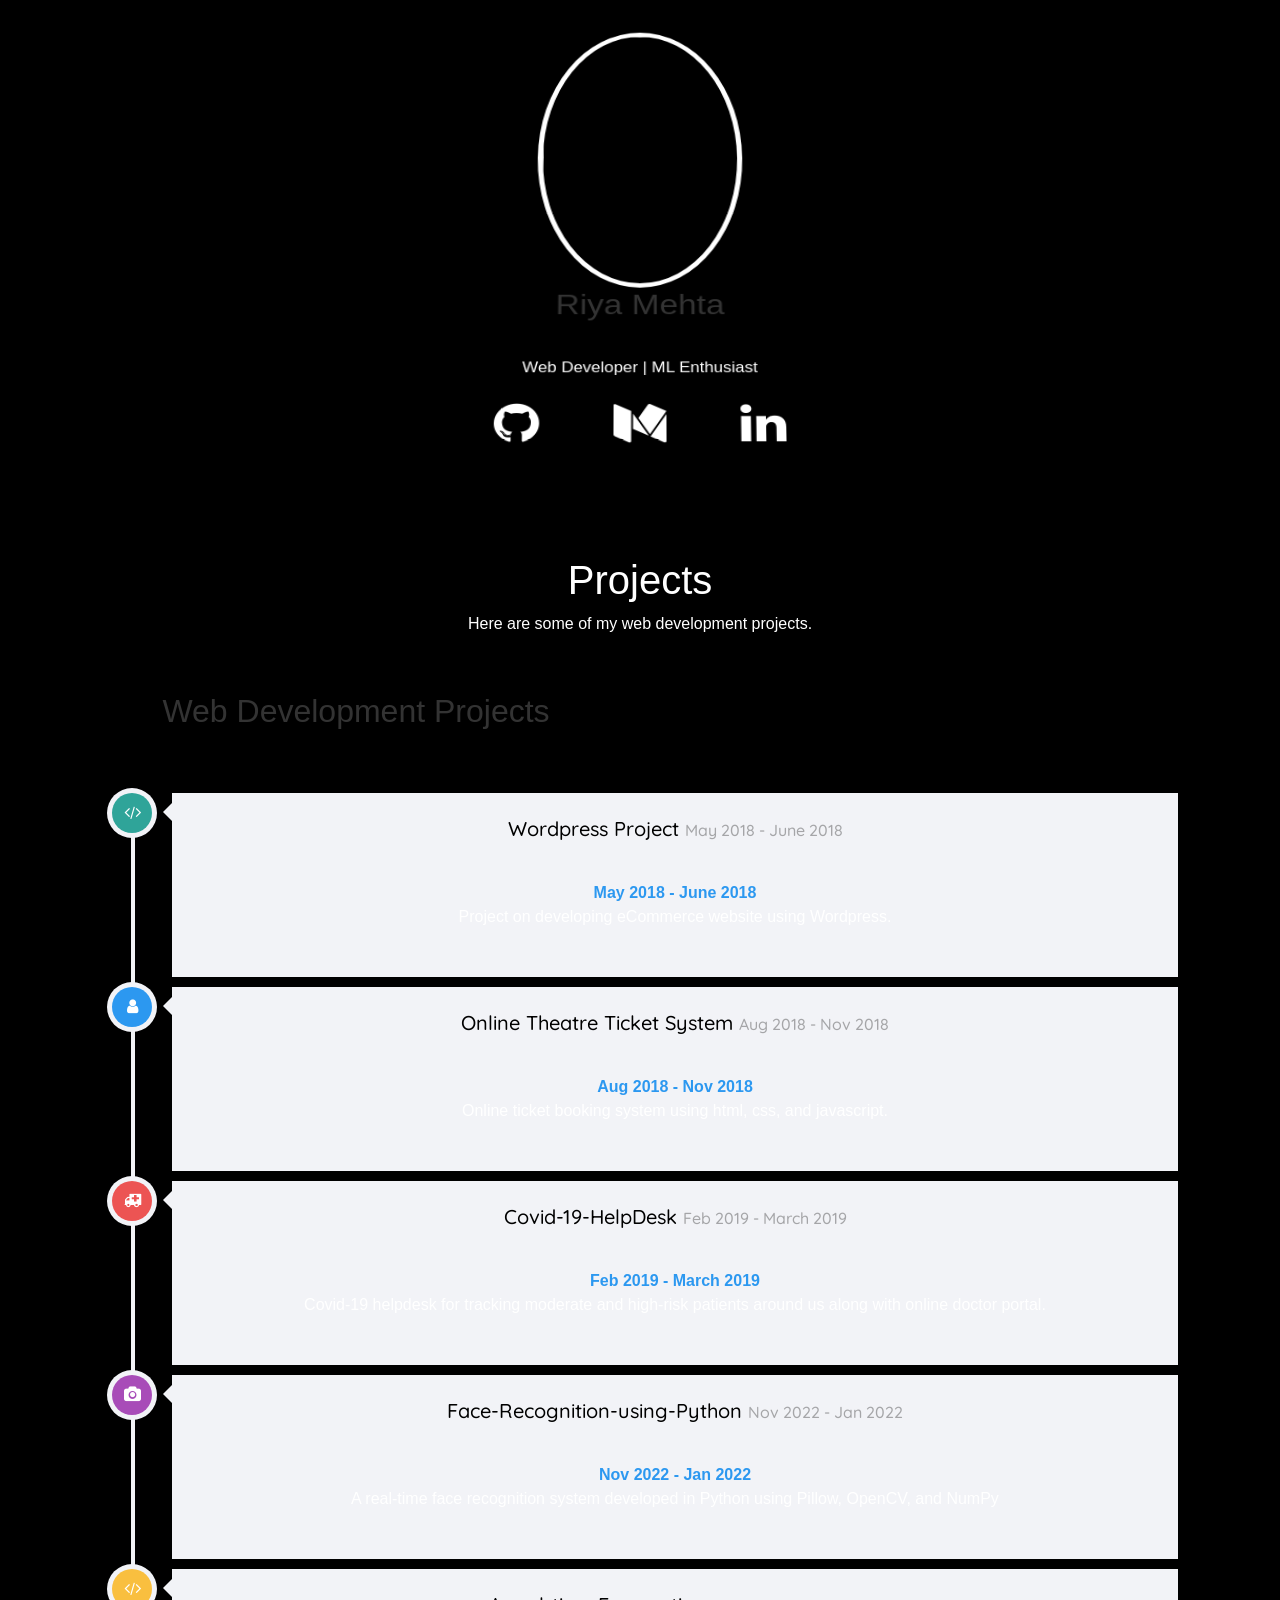
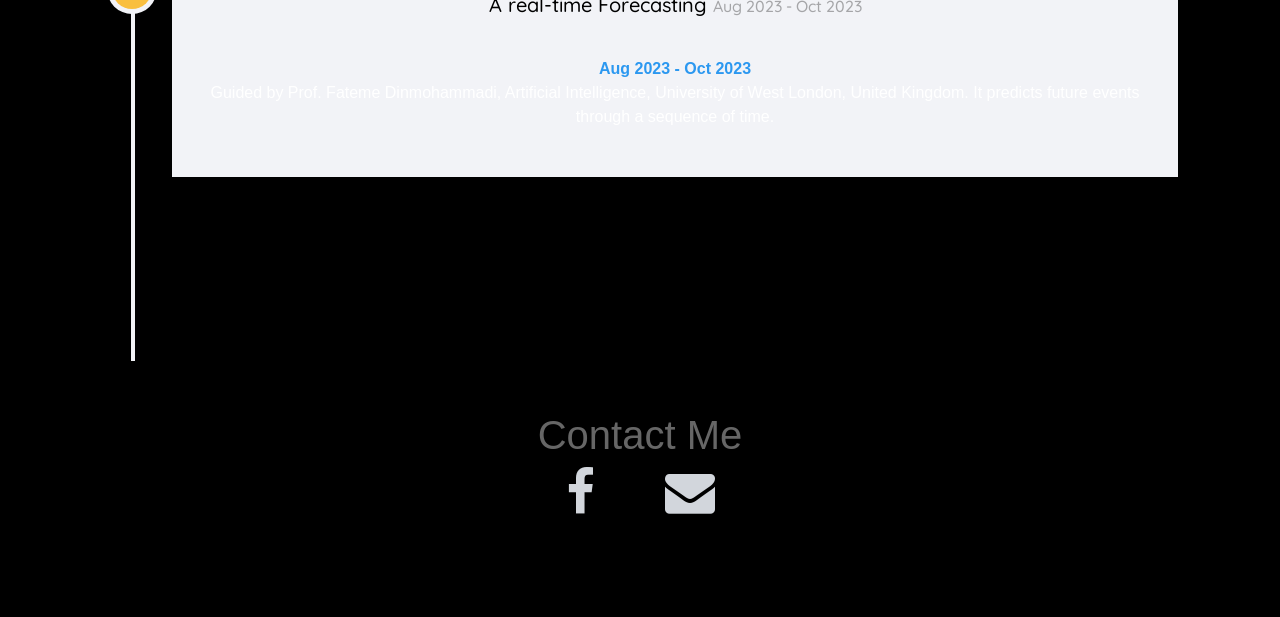
==== commit 733e2fb3: "Update index.html" ====
--- a/web_projects/index.html
+++ b/web_projects/index.html
@@ -22,7 +22,7 @@
 <body>
     <div class="header">
         <div class="fixed-content">
-            <img class="port" src="myphoto.jpeg">
+            <img class="port" src="web_projects/myphoto.jpeg">
             <h2>Riya Mehta</h2>
             <p style="color:#fff;">Web Developer | ML Enthusiast</p>
             <div class="icon-row">
@@ -151,4 +151,4 @@
             </div>
         </div>
 </body>
-</html>+</html>
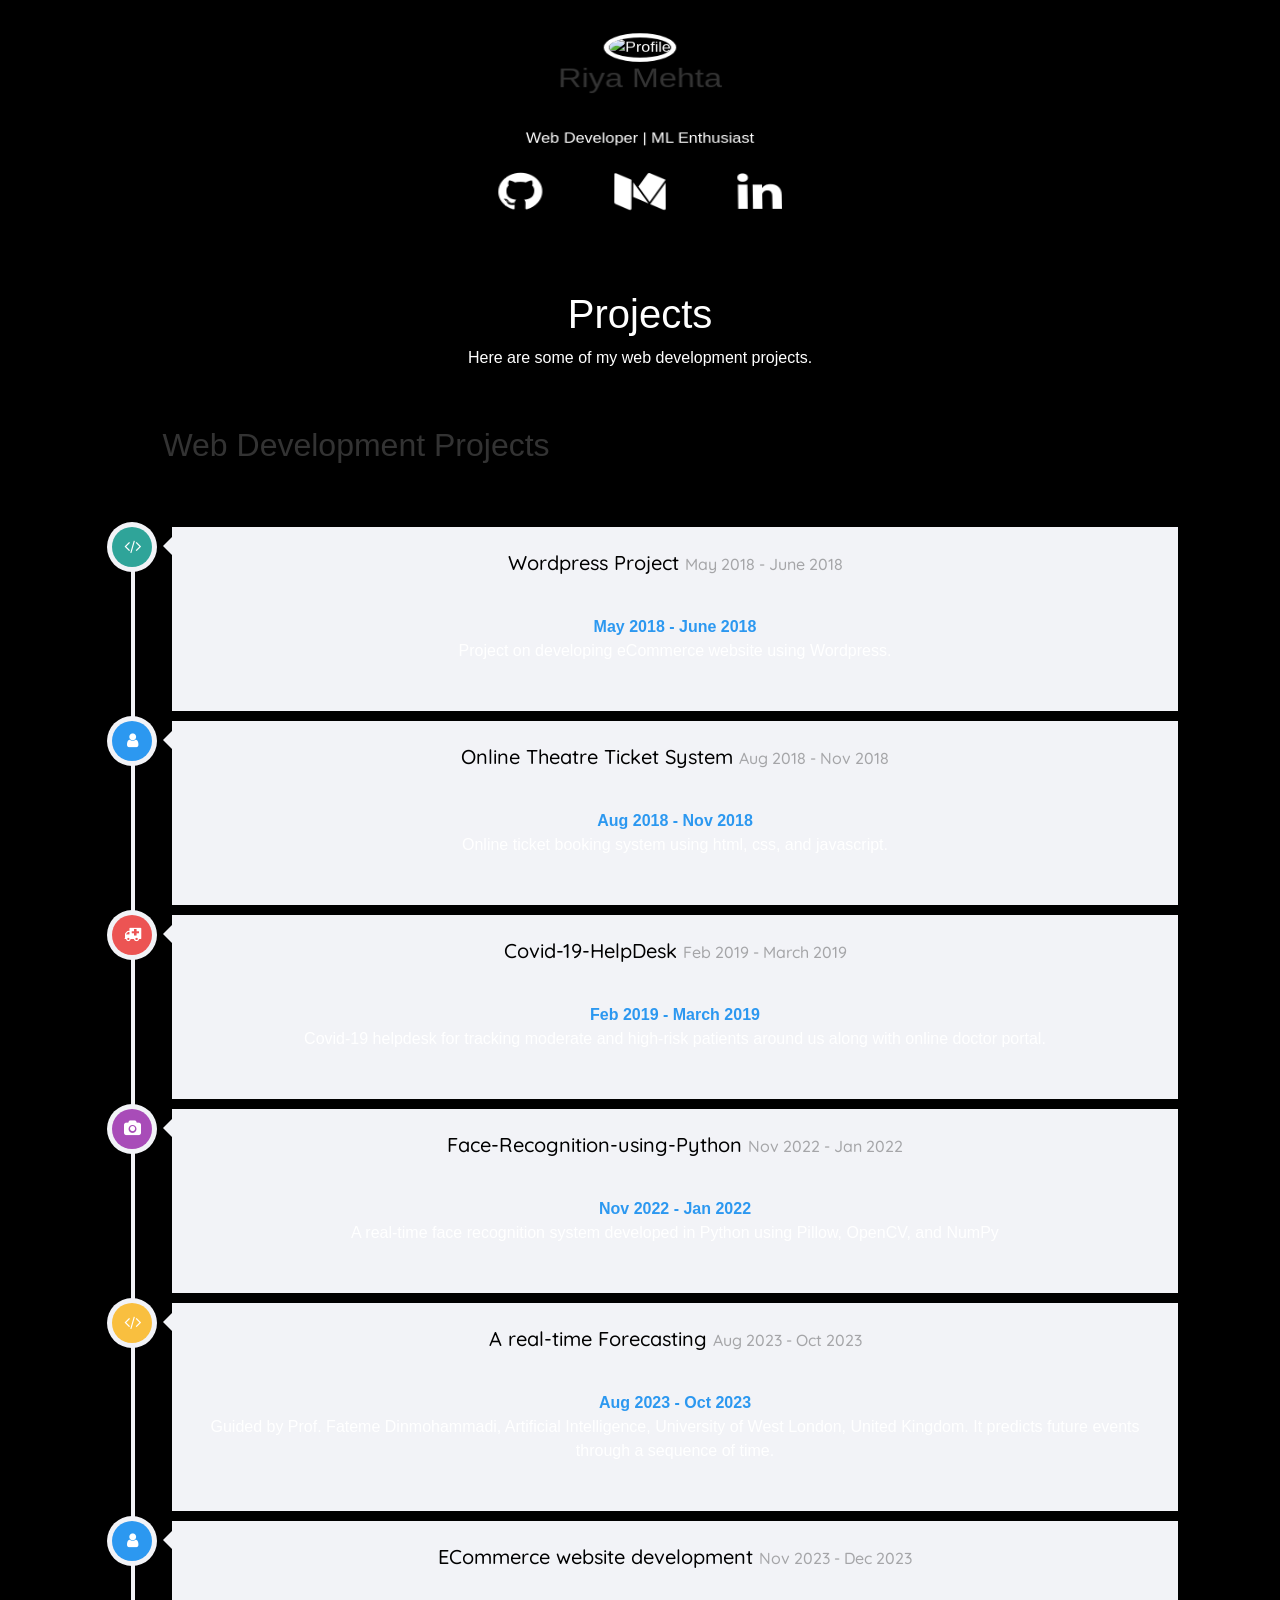
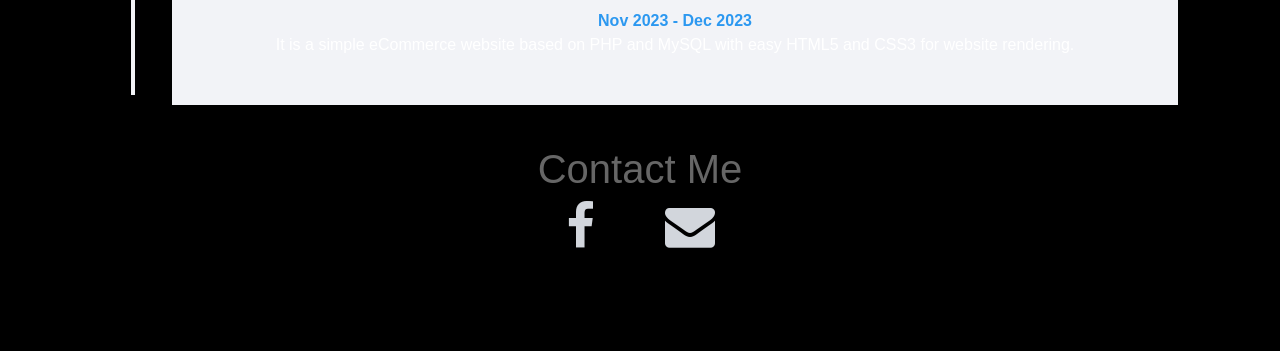
==== commit 8158f580: "Update index.html" ====
--- a/web_projects/index.html
+++ b/web_projects/index.html
@@ -21,8 +21,8 @@
 
 <body>
     <div class="header">
-        <div class="fixed-content">
-            <img class="port" src="web_projects/myphoto.jpeg">
+        <div class="fixed-content">   
+            <img class="port" src="img/myphoto.jpeg" alt="Profile">
             <h2>Riya Mehta</h2>
             <p style="color:#fff;">Web Developer | ML Enthusiast</p>
             <div class="icon-row">
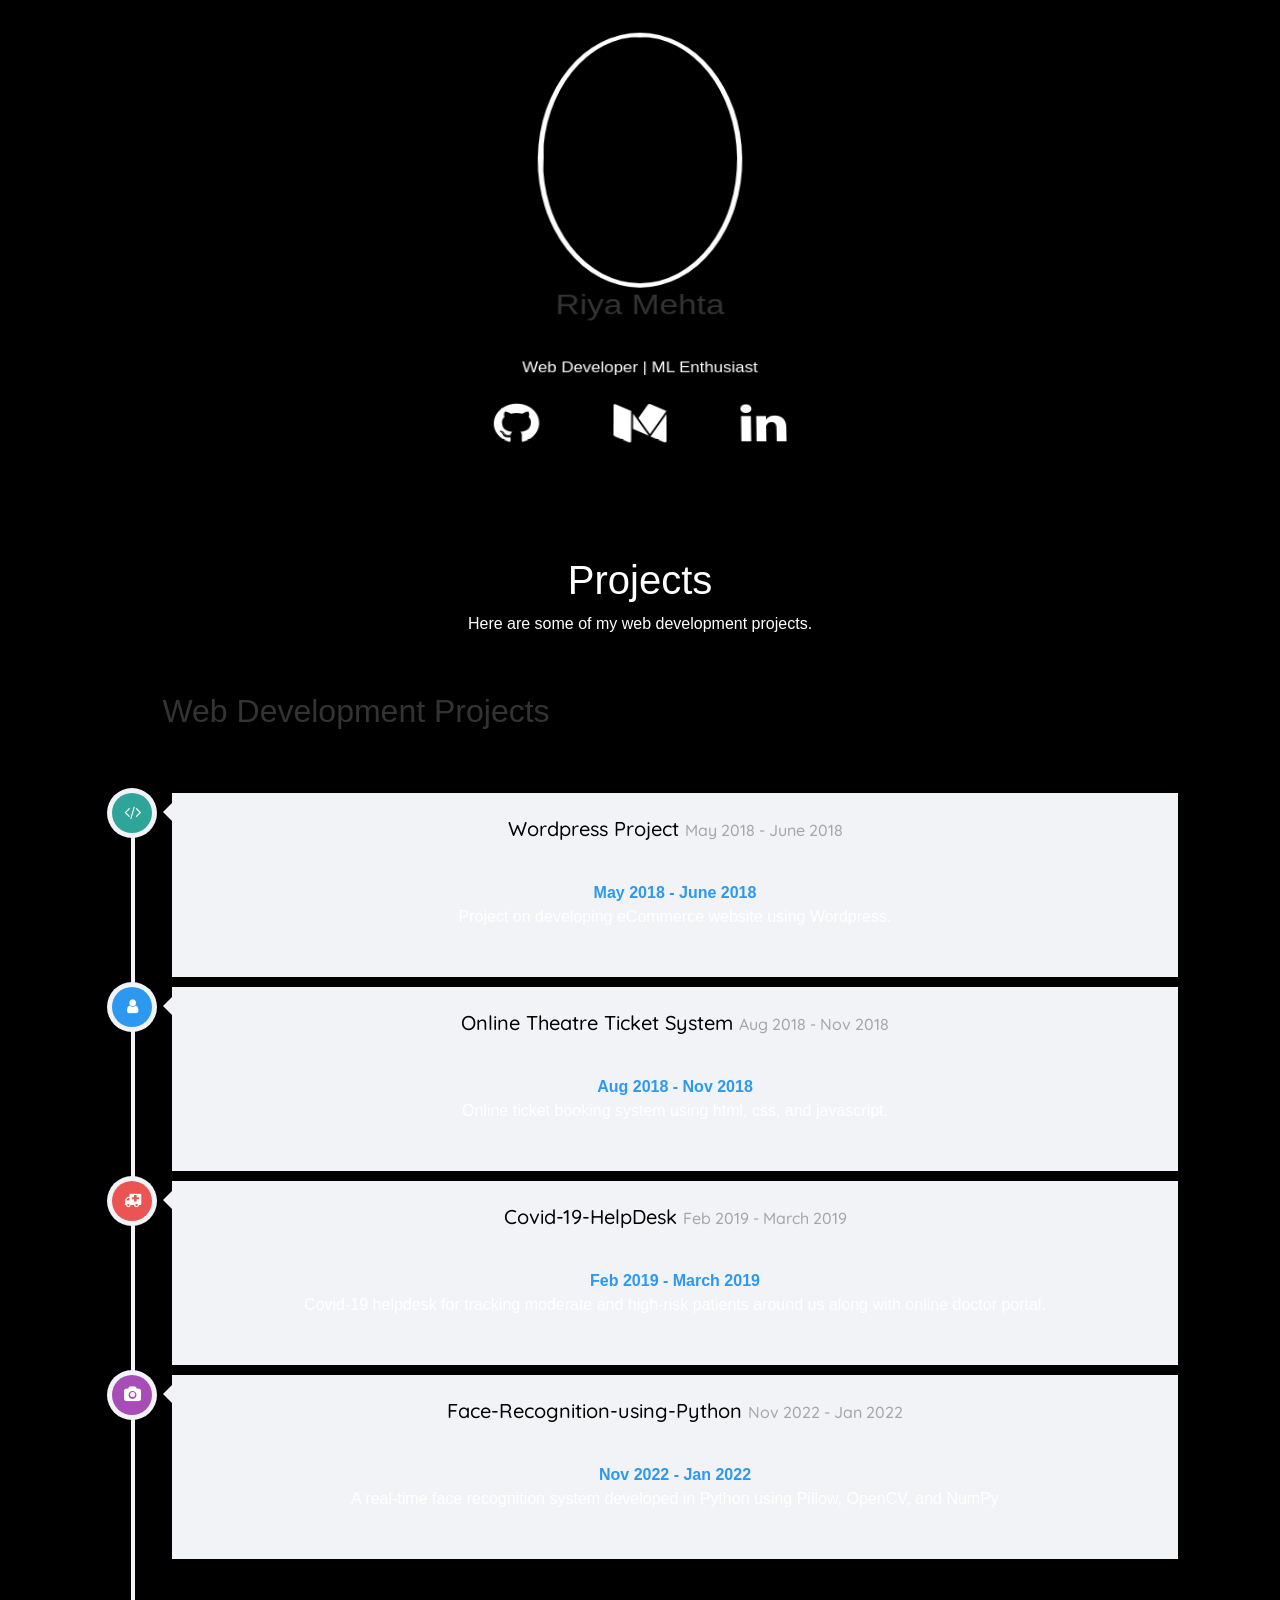
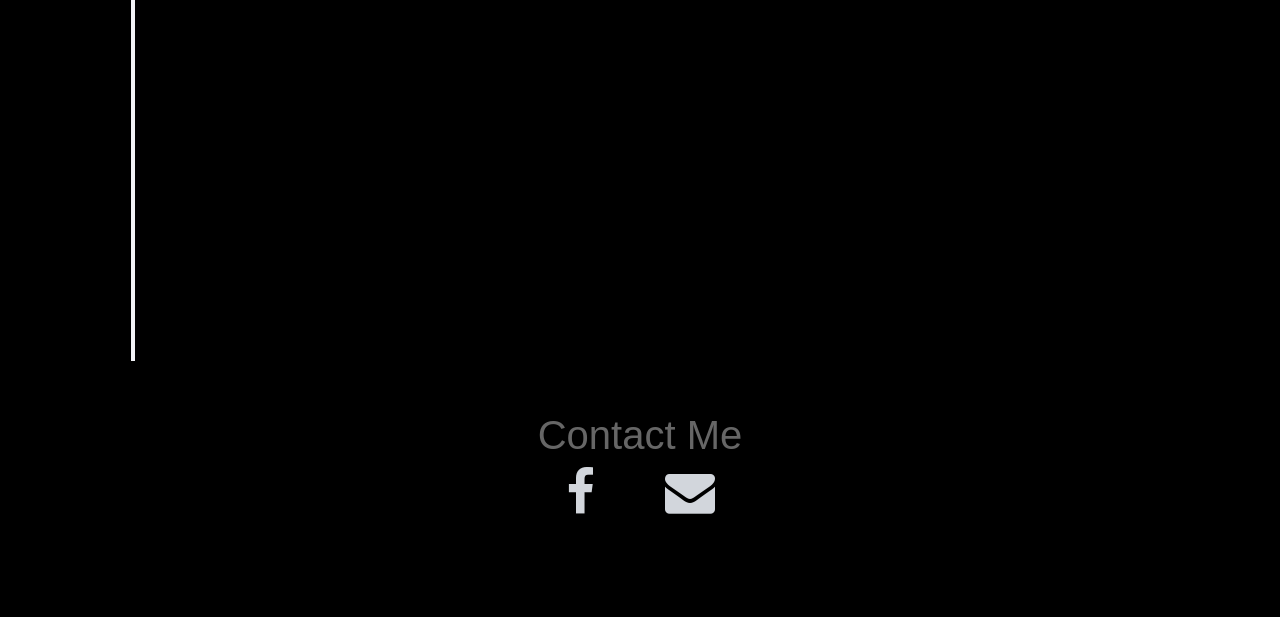
==== commit ea0b3e70: "Update index.html" ====
--- a/web_projects/index.html
+++ b/web_projects/index.html
@@ -22,7 +22,7 @@
 <body>
     <div class="header">
         <div class="fixed-content">   
-            <img class="port" src="img/myphoto.jpeg" alt="Profile">
+            <img class="port" src="web_projects/myphoto.jpeg">
             <h2>Riya Mehta</h2>
             <p style="color:#fff;">Web Developer | ML Enthusiast</p>
             <div class="icon-row">
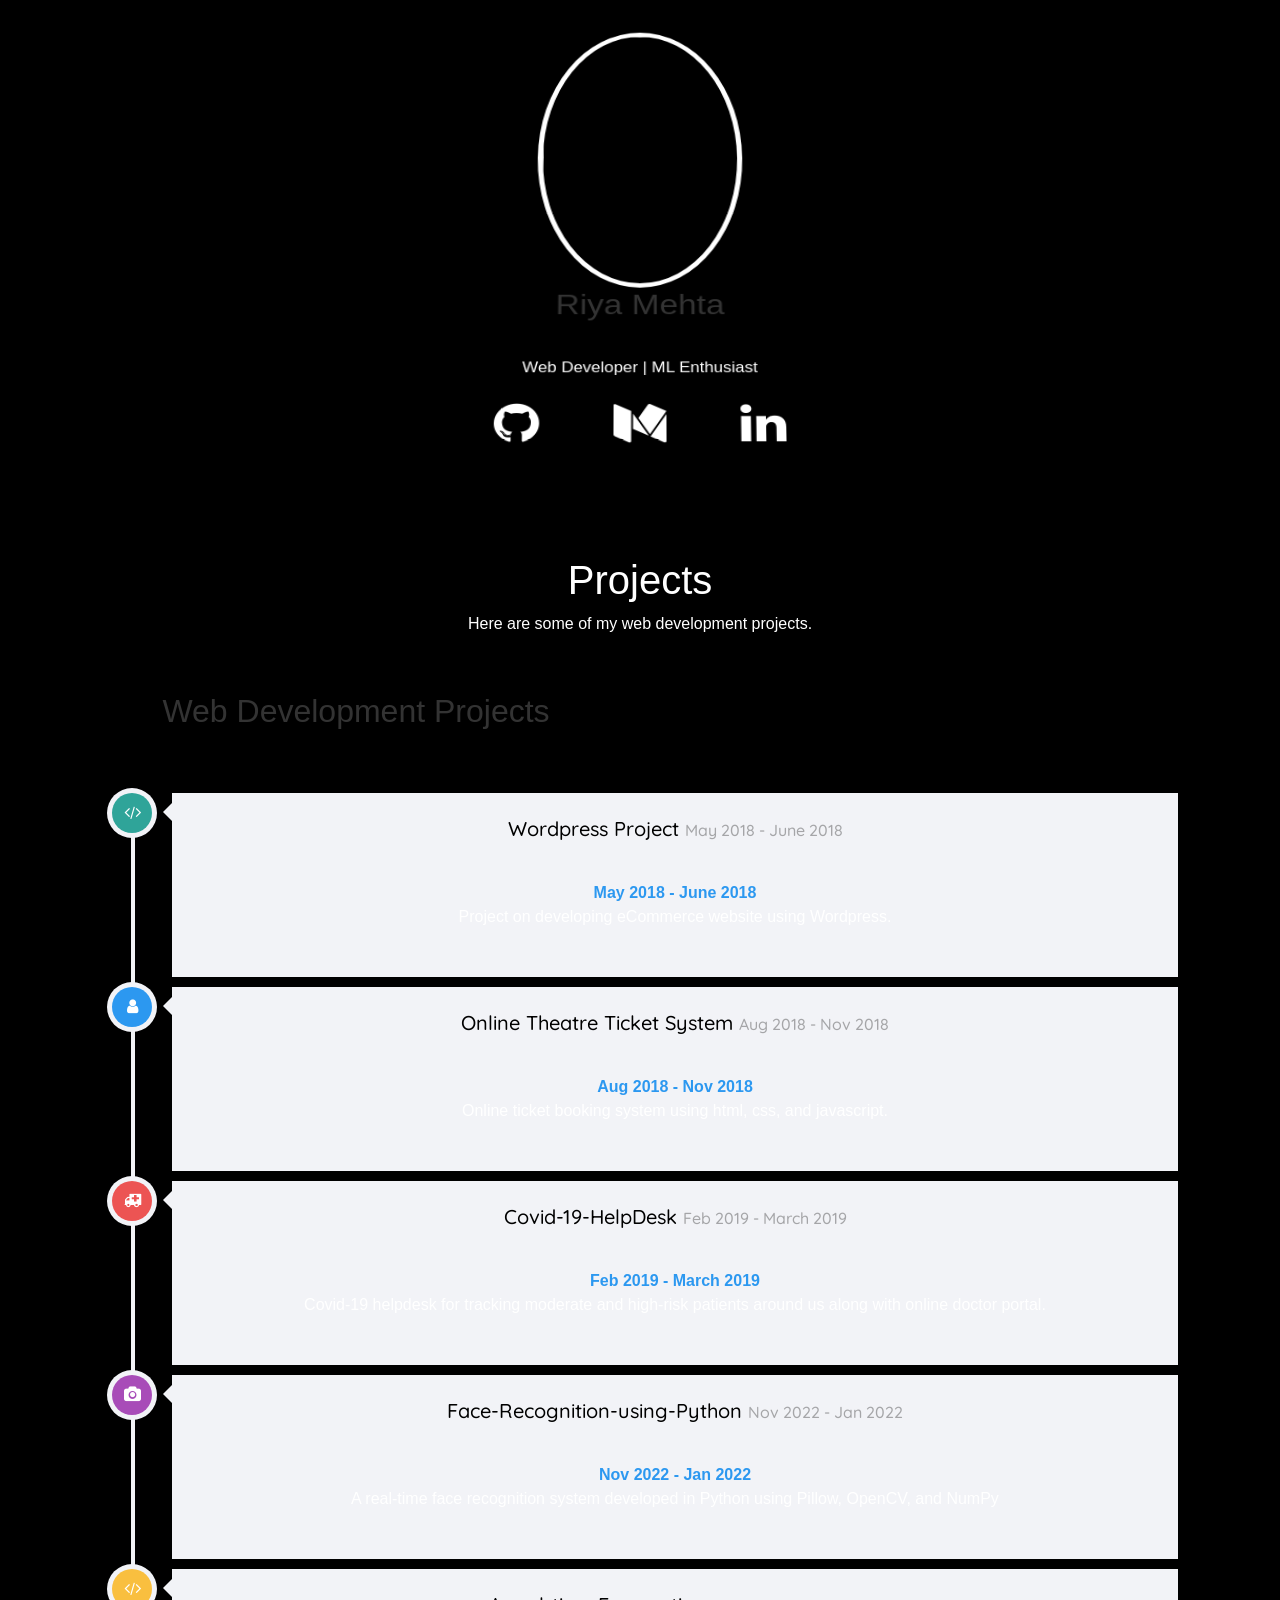
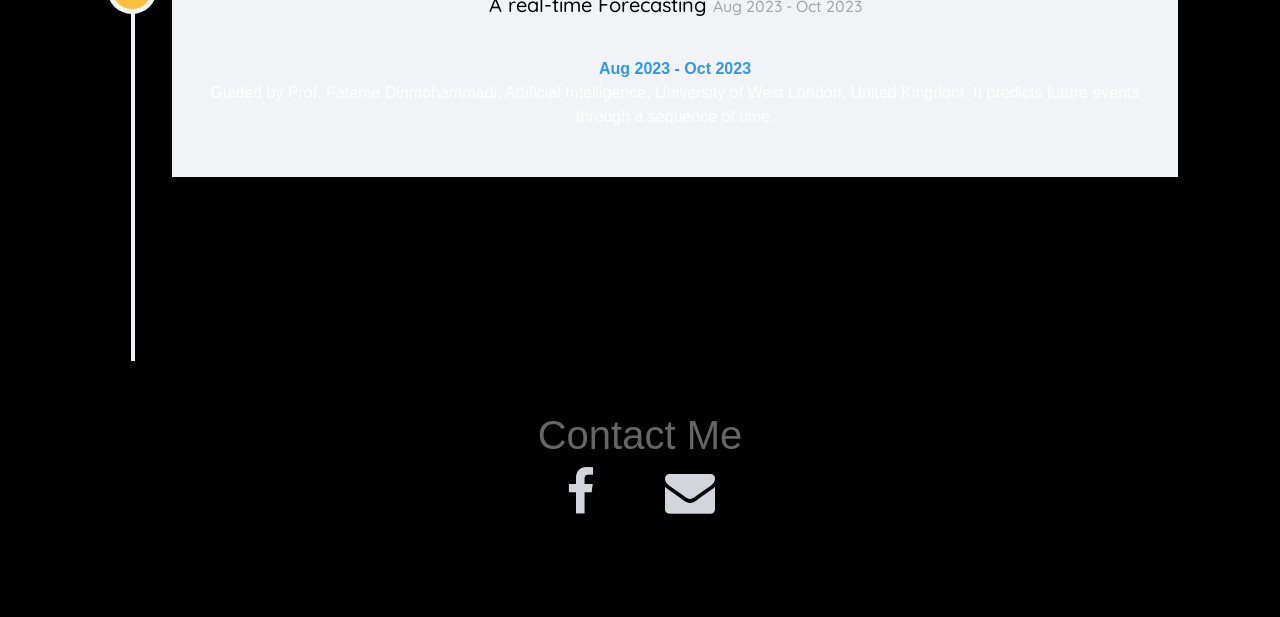
==== commit 48fa7917: "Update index.html" ====
--- a/web_projects/index.html
+++ b/web_projects/index.html
@@ -22,7 +22,7 @@
 <body>
     <div class="header">
         <div class="fixed-content">   
-            <img class="port" src="web_projects/myphoto.jpeg">
+            <img class="port" src="img/myphoto.jpeg">
             <h2>Riya Mehta</h2>
             <p style="color:#fff;">Web Developer | ML Enthusiast</p>
             <div class="icon-row">
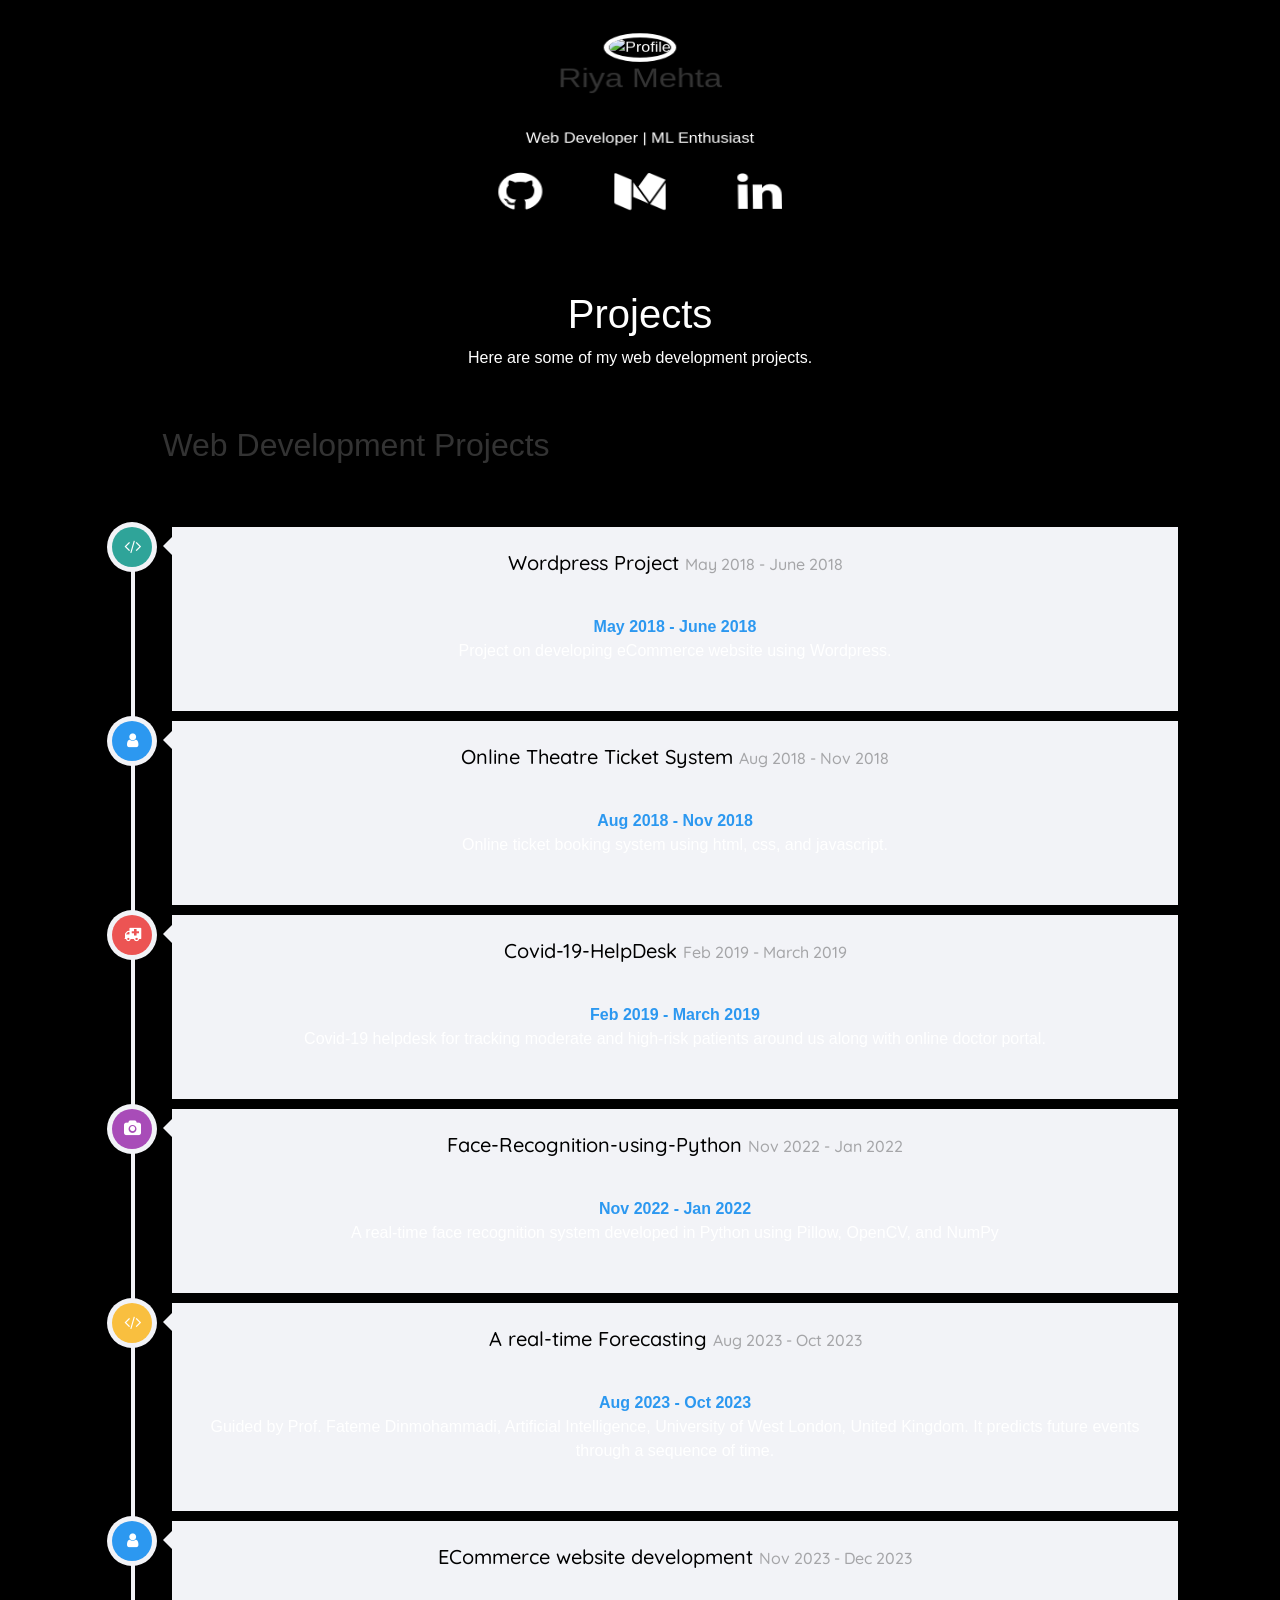
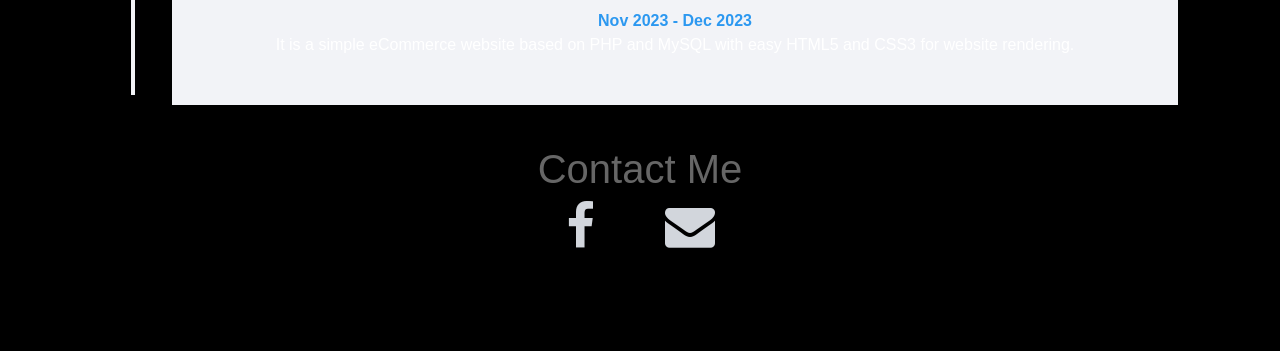
==== commit f4b43854: "Update index.html" ====
--- a/web_projects/index.html
+++ b/web_projects/index.html
@@ -22,7 +22,7 @@
 <body>
     <div class="header">
         <div class="fixed-content">   
-            <img class="port" src="img/myphoto.jpeg">
+            <img class="port" src="img/myphoto.jpeg" alt="Profile">
             <h2>Riya Mehta</h2>
             <p style="color:#fff;">Web Developer | ML Enthusiast</p>
             <div class="icon-row">
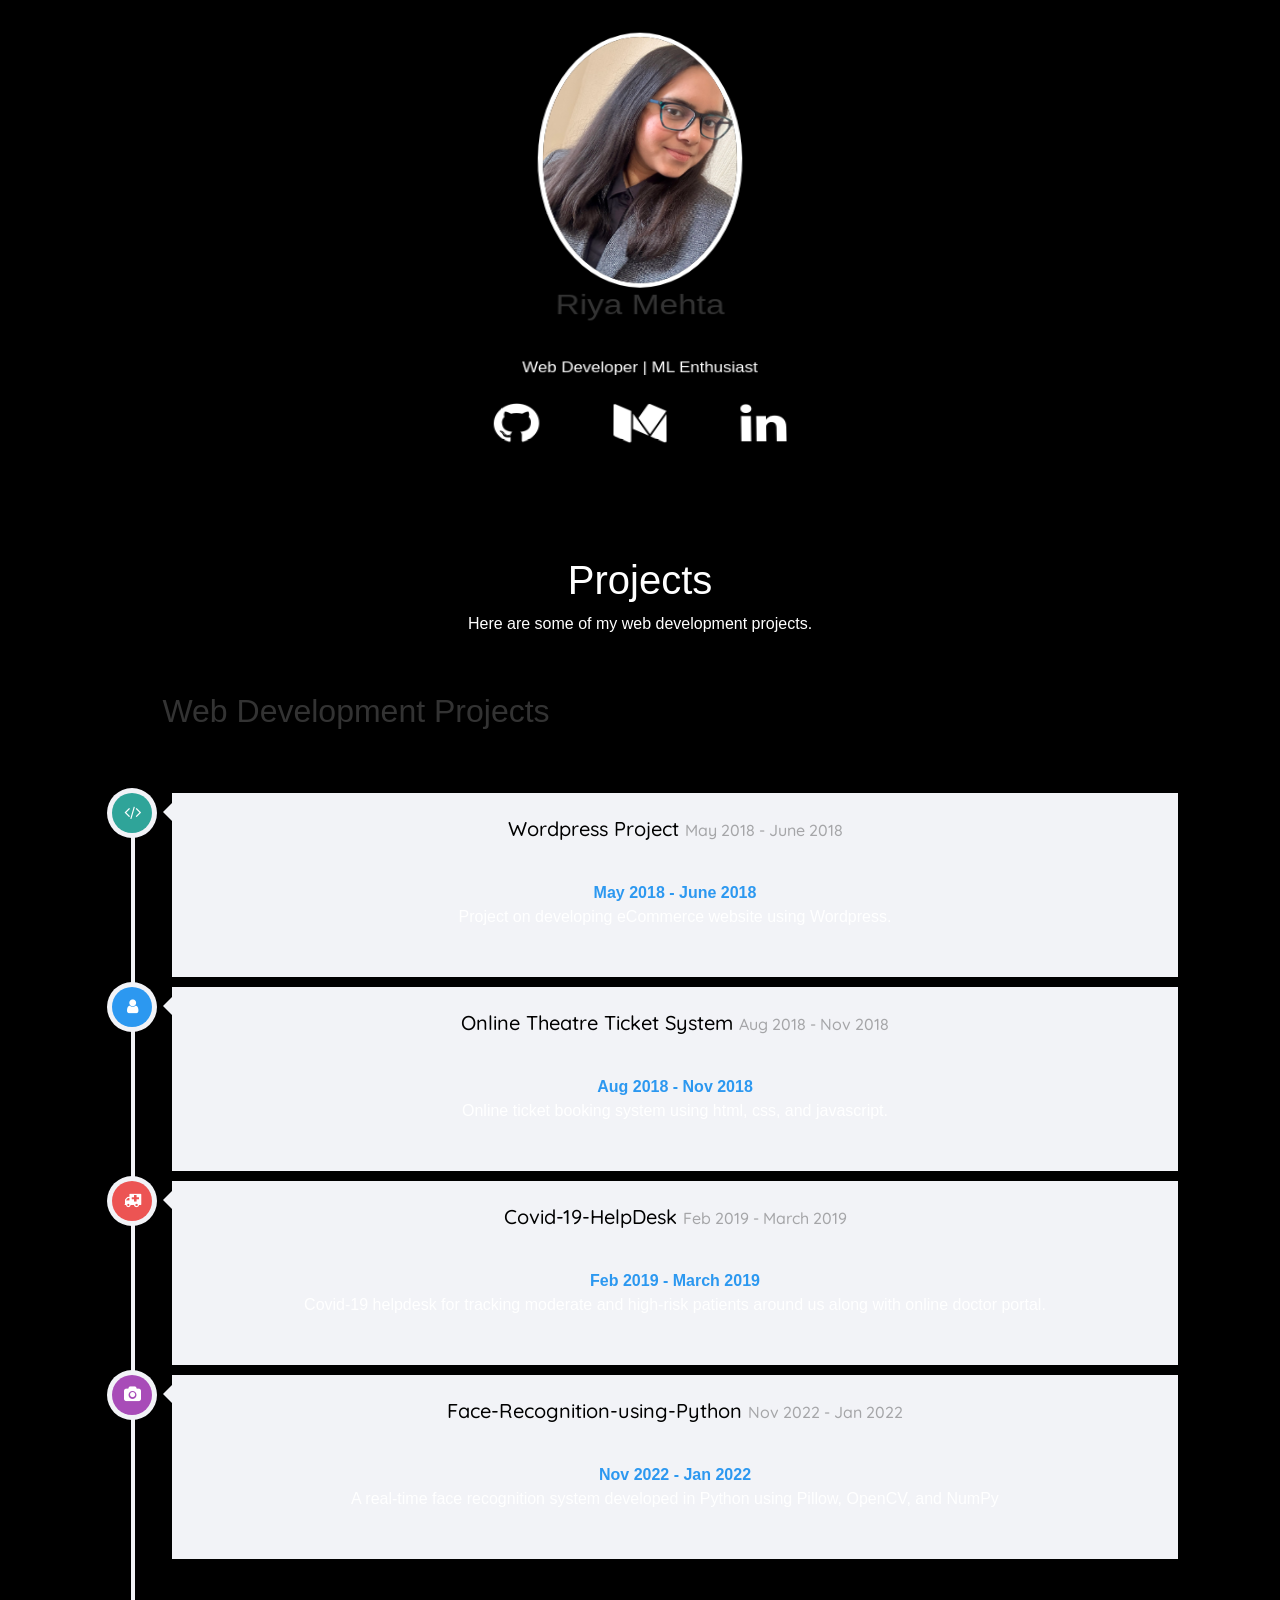
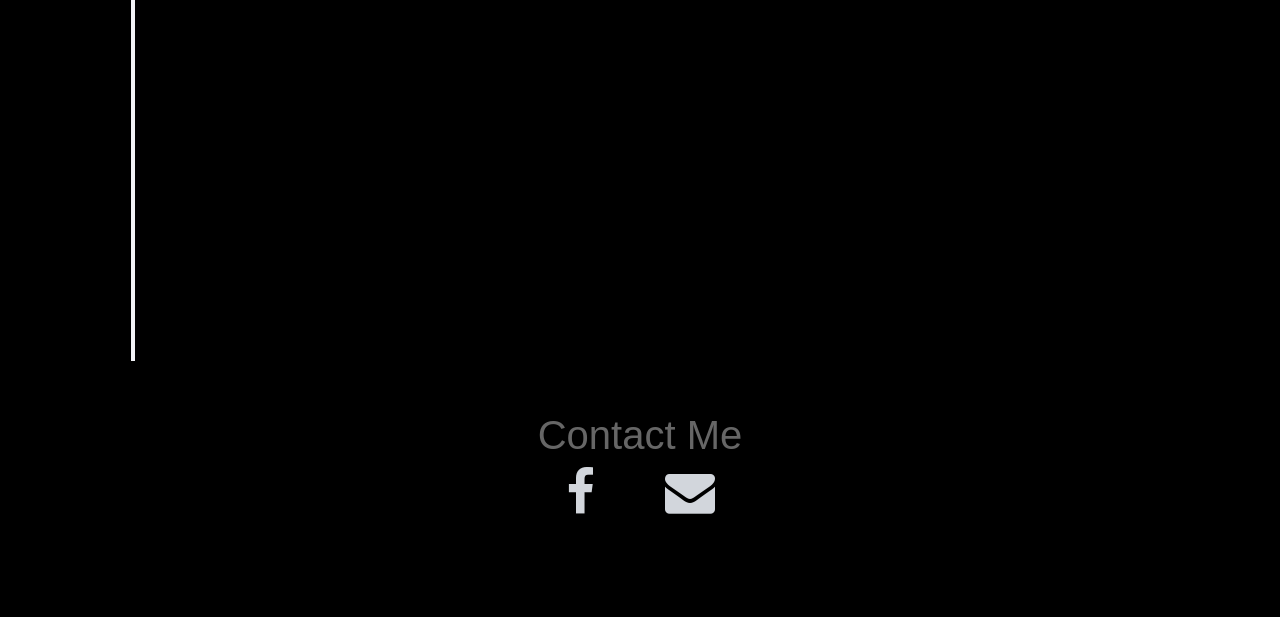
==== commit e42da9c1: "Update index.html" ====
--- a/web_projects/index.html
+++ b/web_projects/index.html
@@ -22,7 +22,7 @@
 <body>
     <div class="header">
         <div class="fixed-content">   
-            <img class="port" src="img/myphoto.jpeg" alt="Profile">
+            <img class="port" src="myphoto.jpeg" alt="Profile">
             <h2>Riya Mehta</h2>
             <p style="color:#fff;">Web Developer | ML Enthusiast</p>
             <div class="icon-row">
--- a/css/web_projects.css
+++ b/css/web_projects.css
@@ -7,6 +7,13 @@
 a {
  -webkit-transition: .25s all;
  transition: .25s all;
+}
+.port {
+  border-radius: 50%; /* Retains a rounded look */
+  width: 200px;
+  height: 300px; /* Taller height for oval shape */
+  border: 5px solid #fff;
+  animation: rotateY 5s infinite linear; /* Add 3D rotation animation */
 }
 .card {
   padding-left:auto;
@@ -56,4 +63,4 @@
 }
 @media screen and (-webkit-min-device-pixel-ratio:0) {
  .frame  { zoom: 1;  }
-}+}
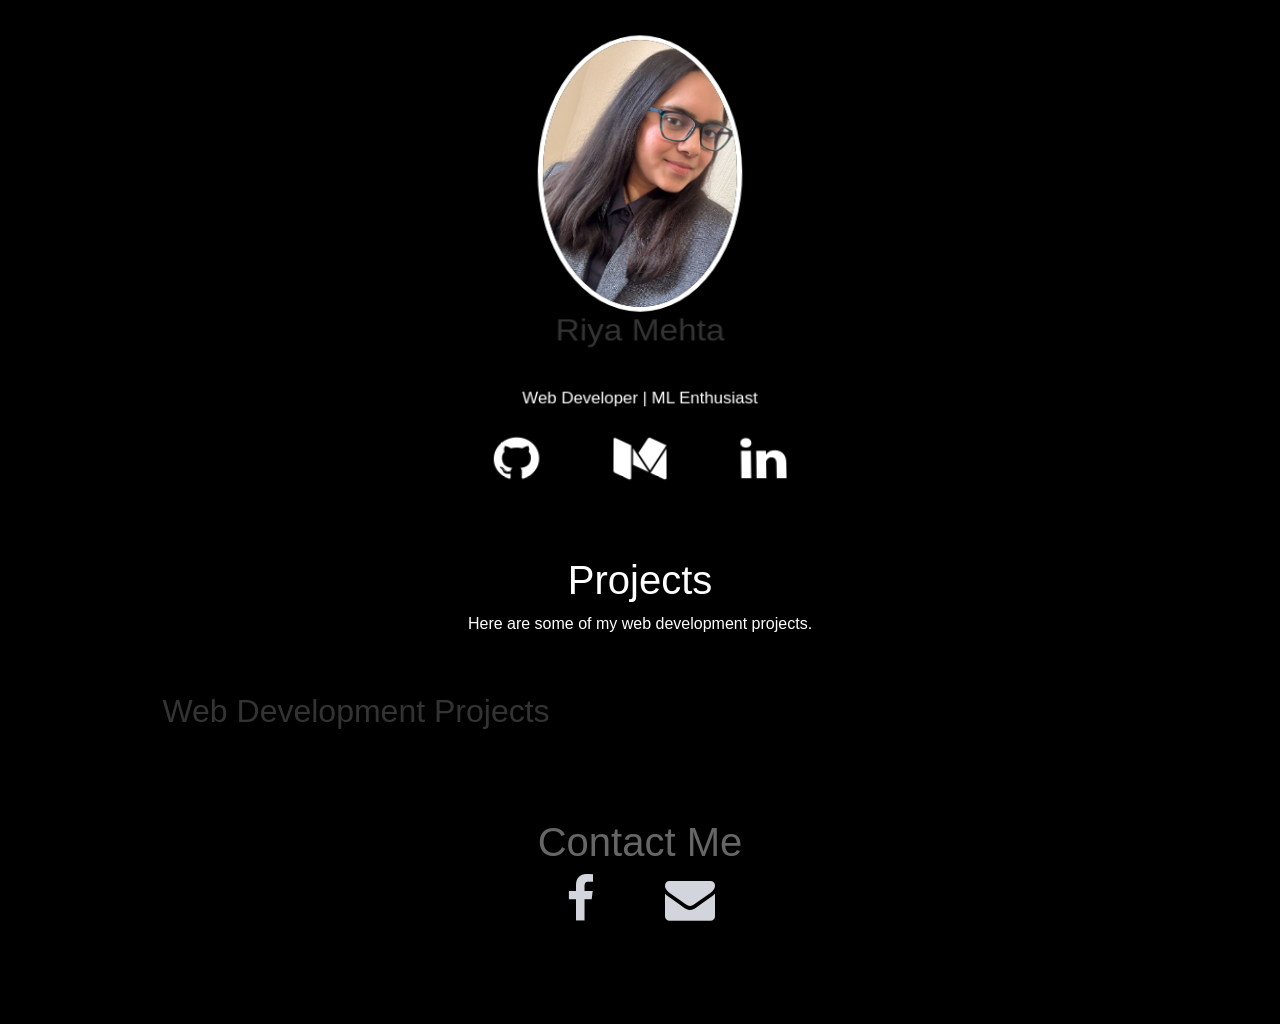
==== commit 778d2692: "Update index.html" ====
--- a/web_projects/index.html
+++ b/web_projects/index.html
@@ -52,29 +52,24 @@
                         <div class="timeline-centered">
                         
                             <script type="text/javascript">
-                                var timeSpan = ["May 2018 - June 2018", "Aug 2018 - Nov 2018",
-                                    "Feb 2019 - March 2019", "Nov 2022 - Jan 2022", "Aug 2023 - Oct 2023",
-                                    "Nov 2023 - Dec 2023"
-                                ];
-                                var AT = ["Wordpress Project",
+                                
+                                var AT = [
                                     "Online Theatre Ticket System",
                                     "Covid-19-HelpDesk",
                                     "Face-Recognition-using-Python",
-                                    "A real-time Forecasting",
-                                    "ECommerce website development"
-
-                                ];
+                                    "Time Series Forecasting",
+                                    ];
 
                                 var descriptions = [
-                                    "Project on developing eCommerce website using Wordpress.",
+                                    
                                     "Online ticket booking system using html, css, and javascript.",
                                     "Covid-19 helpdesk for tracking moderate and high-risk patients around us along with online doctor portal.",
                                     "A real-time face recognition system developed in Python using Pillow, OpenCV, and NumPy",
                                     "Guided by Prof. Fateme Dinmohammadi, Artificial Intelligence, University of West London, United Kingdom. It predicts future events through a sequence of time.",
-                                    "It is a simple eCommerce website based on PHP and MySQL with easy HTML5 and CSS3 for website rendering."
+                                    
                                 ];
                                 var iclass = ["code", "user", "ambulance", "camera", "code", "user"];
-                                var urls = ["https://github.com/21-ri/Spd-Sales--wordpress.git",
+                                var urls = [
                                     "https://github.com/21-ri/OnlineTheatreTicketSystem.git",
                                     "https://github.com/21-ri/covid19.git",
                                     "https://github.com/21-ri/Face-Recognition-using-Python.git",
--- a/css/style.css
+++ b/css/style.css
@@ -41,20 +41,16 @@
   animation: float 4s infinite ease-in-out; /* Floating animation */
 }
 /* Summary Section */
-
-.content p {
-  text-align: left;            /* Align text to the left for better readability */
-  margin: 20px 0;              /* Add spacing above and below the paragraph */
-  line-height: 2;              /* Increase line spacing for clarity */
-  font-size: 18px;             /* Slightly larger font size for better visibility */
-  letter-spacing: 0.5px;       /* Add slight spacing between letters */
-  word-spacing: 2px;           /* Add slight spacing between words */
-  color: #e0e0e0;              /* Softer text color for easier reading */
-  font-family: 'Arial', sans-serif; /* Use a clean and professional font */
-}
-
-
-
+content {
+    padding: 40px 20px;
+    background: #f9f9f9; /* Subtle background */
+    border-radius: 10px; /* Rounded edges */
+    box-shadow: 0 4px 6px rgba(0, 0, 0, 0.1); /* Light shadow */
+    text-align: center; /* Center-align content */
+    max-width: 800px; /* Set max-width for readability */
+    margin: 40px auto; /* Center horizontally with spacing */
+    font-family: 'Quicksand', sans-serif;
+} 
 
 /* Container for Skills and Book a Call Section */
 .skills-call-container {
